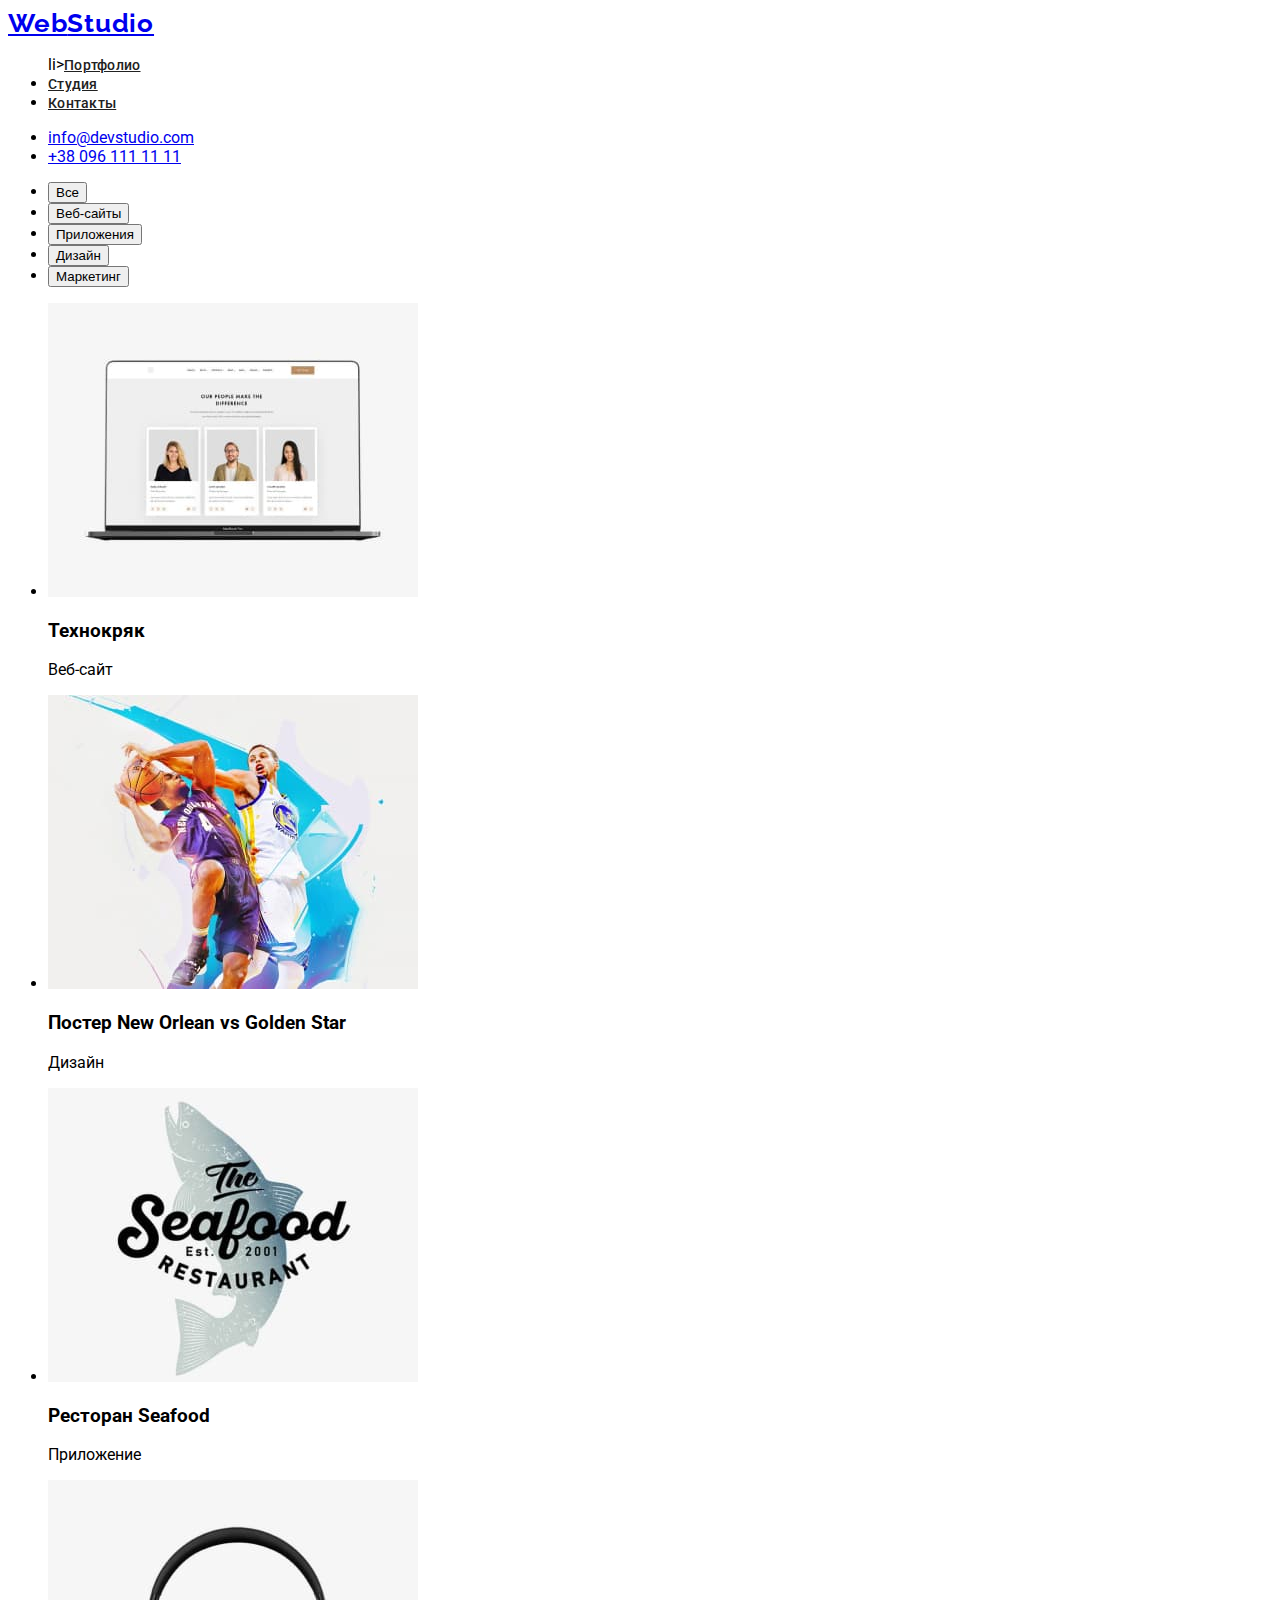
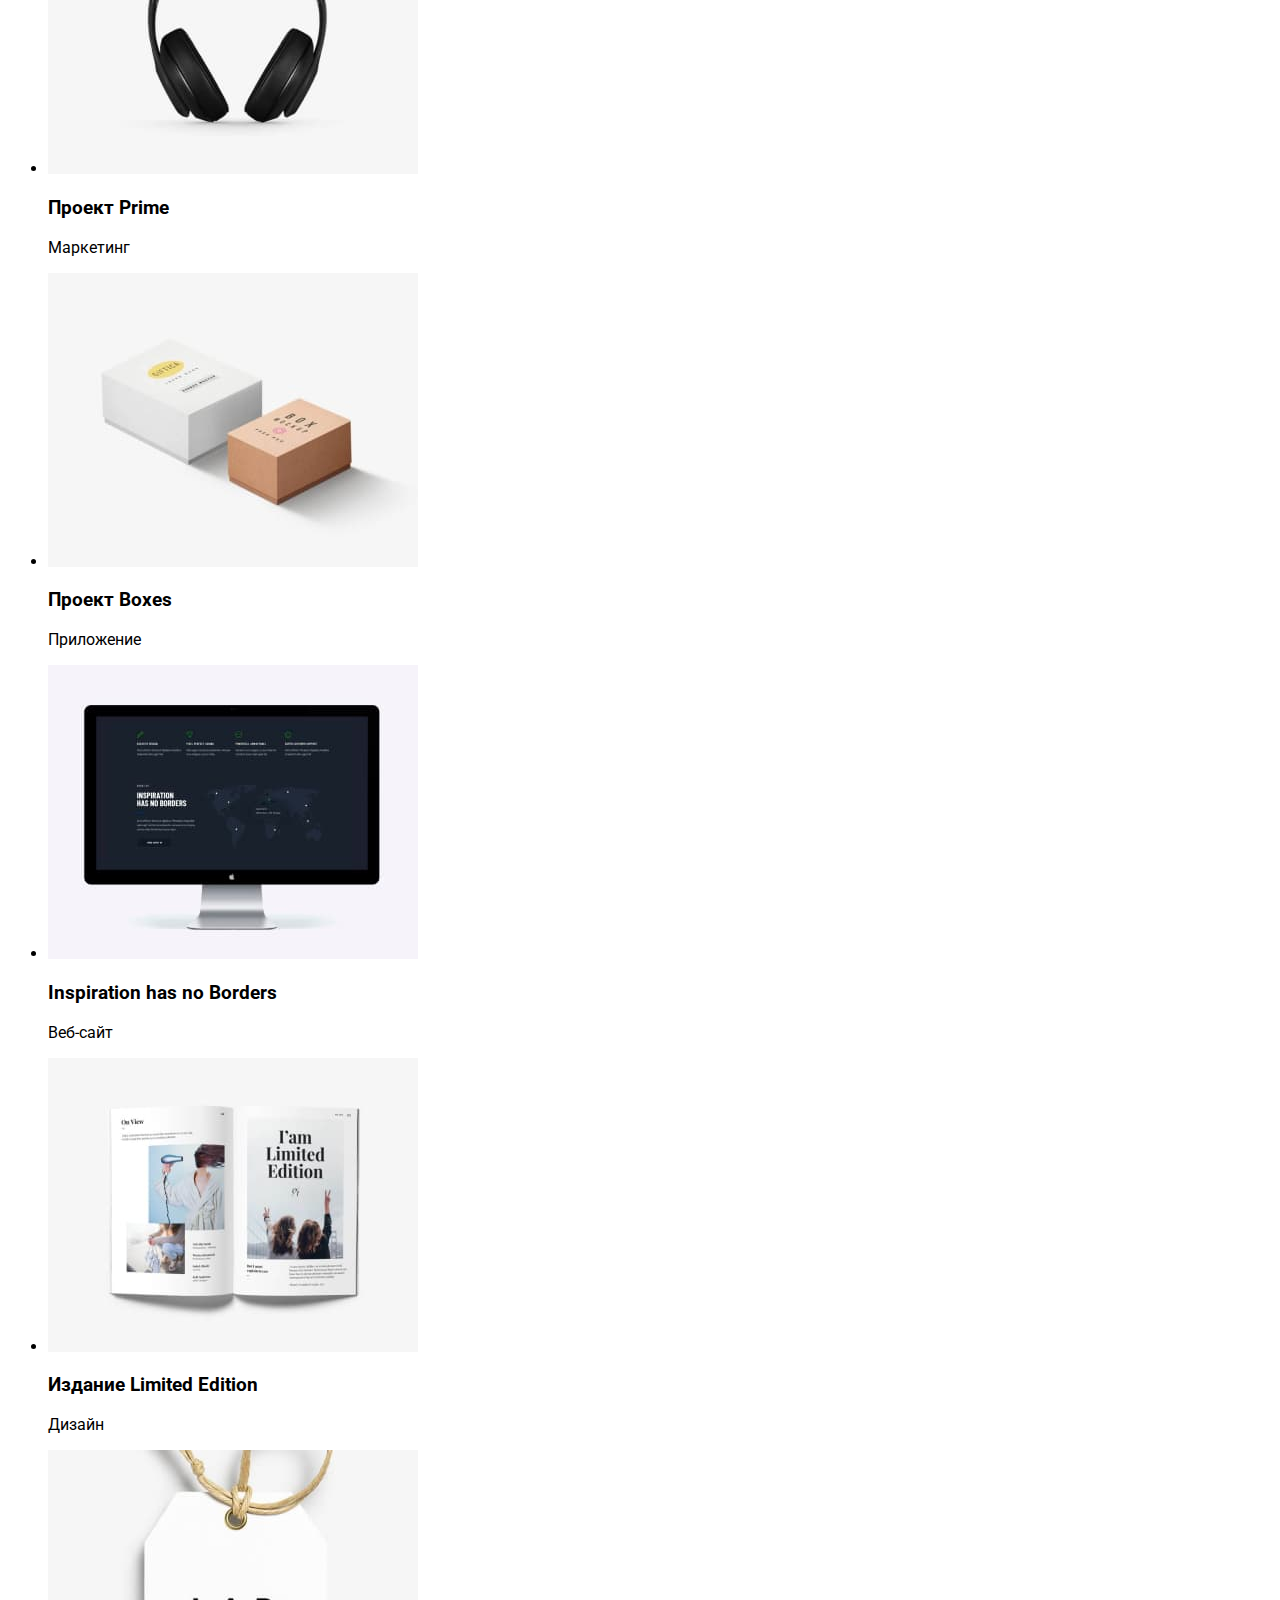
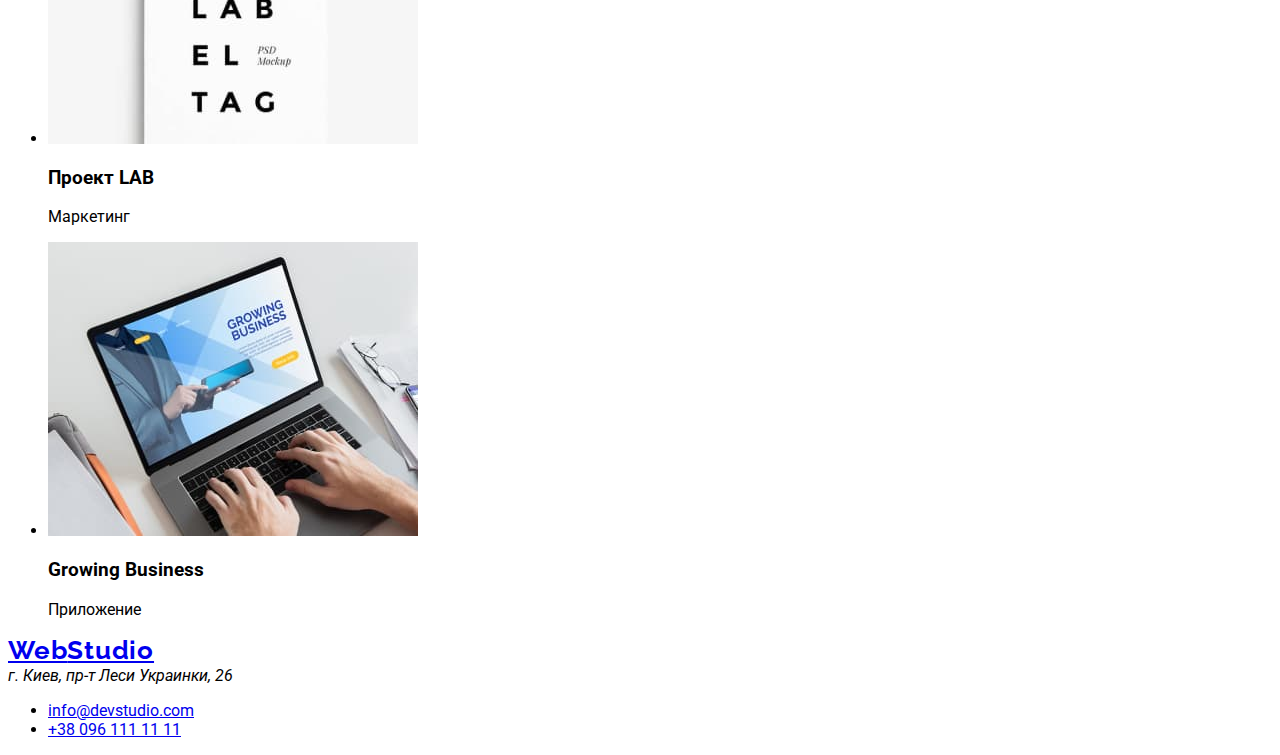
==== portfolio.html @ a4165c79 "Add styles" ====
<!DOCTYPE html>
<html lang="ru">
<head>
    <meta charset="UTF-8">
    <meta http-equiv="X-UA-Compatible" content="IE=edge">
    <meta name="viewport" content="width=device-width, initial-scale=1.0">
    <title>Portfolio</title>
    <link rel="preconnect" href="https://fonts.googleapis.com">
    <link rel="preconnect" href="https://fonts.gstatic.com" crossorigin>
    <link href="https://fonts.googleapis.com/css2?family=Raleway:wght@700&family=Roboto:wght@400;500;700;900&display=swap"
        rel="stylesheet">
    <link rel="stylesheet" href="https://cdnjs.cloudflare.com/ajax/libs/modern-normalize/1.1.0/modern-normalize.min.css"
        integrity="sha512-wpPYUAdjBVSE4KJnH1VR1HeZfpl1ub8YT/NKx4PuQ5NmX2tKuGu6U/JRp5y+Y8XG2tV+wKQpNHVUX03MfMFn9Q=="
        crossorigin="anonymous" referrerpolicy="no-referrer" />
    <link rel="stylesheet" href="./css/styles.css">
</head>
<body>
    <header>
        <a class="logo-header" href="./index.html" lang="en"><span>Web</span>Studio</a>
        <nav>
            <ul>
                li><a href="./portfolio.html" class="nav-link">Портфолио</a></li>
                <li><a href="./index.html" class="nav-link">Студия</a></li>
                <li><a href="#contacts" class="nav-link">Контакты</a></li>
            </ul>
        </nav>
        <ul>
            <li><a href="mailto:info@devstudio.com">info@devstudio.com</a></li>
            <li><a href="tel:+380961111111">+38 096 111 11 11</a></li>
        </ul>
    </header>

    <main>
        <!-- Работы и сортировка -->
        <section>
            <h2 style="display: none">Портфолио работ</h2>
            <ul>
                <li><button type="button">Все</button></li>
                <li><button type="button">Веб-сайты</button></li>
                <li><button type="button">Приложения</button></li>
                <li><button type="button">Дизайн</button></li>
                <li><button type="button">Маркетинг</button></li>
            </ul>
        
            <ul>
                <li>
                    <img src="./img/Portfolio/portfolio-img-1.jpg" alt="Пример веб-сайта на мониторе ноутбука" width="370" height="294">
                    <h3>Технокряк</h3>
                    <p>Веб-сайт</p>
                </li>
                <li>
                    <img src="./img/Portfolio/portfolio-img-2.jpg" alt="Постер с двумя баскетболистами" width="370" height="294">
                    <h3>Постер New Orlean vs Golden Star</h3>
                    <p>Дизайн</p>
                <li>
                    <img src="./img/Portfolio/portfolio-img-3.jpg" alt="Логотип Ресторана Seafood" width="370" height="294">
                    <h3>Ресторан Seafood</h3>
                    <p>Приложение</p>
                </li>
                <li>
                    <img src="./img/Portfolio/portfolio-img-4.jpg" alt="Черные наушники" width="370" height="294">
                    <h3>Проект Prime</h3>
                    <p>Маркетинг</p>
                </li>
                <li>
                    <img src="./img/Portfolio/portfolio-img-5.jpg" alt="Две коробочки: белая и коричневая" width="370" height="294">
                    <h3>Проект Boxes</h3>
                    <p>Приложение</p>
                </li>
                <li>
                    <img src="./img/Portfolio/portfolio-img-6.jpg" alt="Пример веб-сайта на моноблоке Apple" width="370" height="294">
                    <h3 lang="en">Inspiration has no Borders</h3>
                    <p>Веб-сайт</p>
                </li>
                <li>
                    <img src="./img/Portfolio/portfolio-img-7.jpg" alt="Открытая книга с картинками" width="370" height="294">
                    <h3>Издание Limited Edition</h3>
                    <p>Дизайн</p>
                </li>
                <li>
                    <img src="./img/Portfolio/portfolio-img-8.jpg" alt="Бирка с надписями LAB EL TAG" width="370" height="294">
                    <h3>Проект LAB</h3>
                    <p>Маркетинг</p>
                </li>
                <li>
                    <img src="./img/Portfolio/portfolio-img-9.jpg" alt="Ноутбук с открытым приложением Growing Business" width="370" height="294">
                    <h3 lang="en">Growing Business</h3>
                    <p>Приложение</p>
                </li>
            </ul>
        </section>

    </main>
    <footer id="contacts">
        <a class="logo-header" href="./index.html" lang="en"><span>Web</span>Studio</a>
        <address>г. Киев, пр-т Леси Украинки, 26</address>
        <ul>
            <li><a href="mailto:info@devstudio.com">info@devstudio.com</a></li>
            <li><a href="tel:+380961111111">+38 096 111 11 11</a></li>
        </ul>
    </footer>
    
</body>
</html>
---- css/styles.css ----
:root{
   --body-background: #FFFFFF; 
   --header-color: #212121;
   --text-color:#757575;
}
/* font-family: 'Raleway', sans-serif;
font-family: 'Roboto', sans-serif; */

body{
  font-family: 'Roboto', sans-serif;
  background-color: var(--body-background);  
}

.logo-header{
   font-family: 'Raleway', sans-serif; 
   font-weight: bold;
   font-size: 26px;
   line-height: 1.19;
/* identical to box height */

   letter-spacing: 0.03em;
}
.nav-link{
    font-weight: 500;
    font-size: 14px;
    line-height: 1.14;
    letter-spacing: 0.02em;

    color: var(--header-color);
}
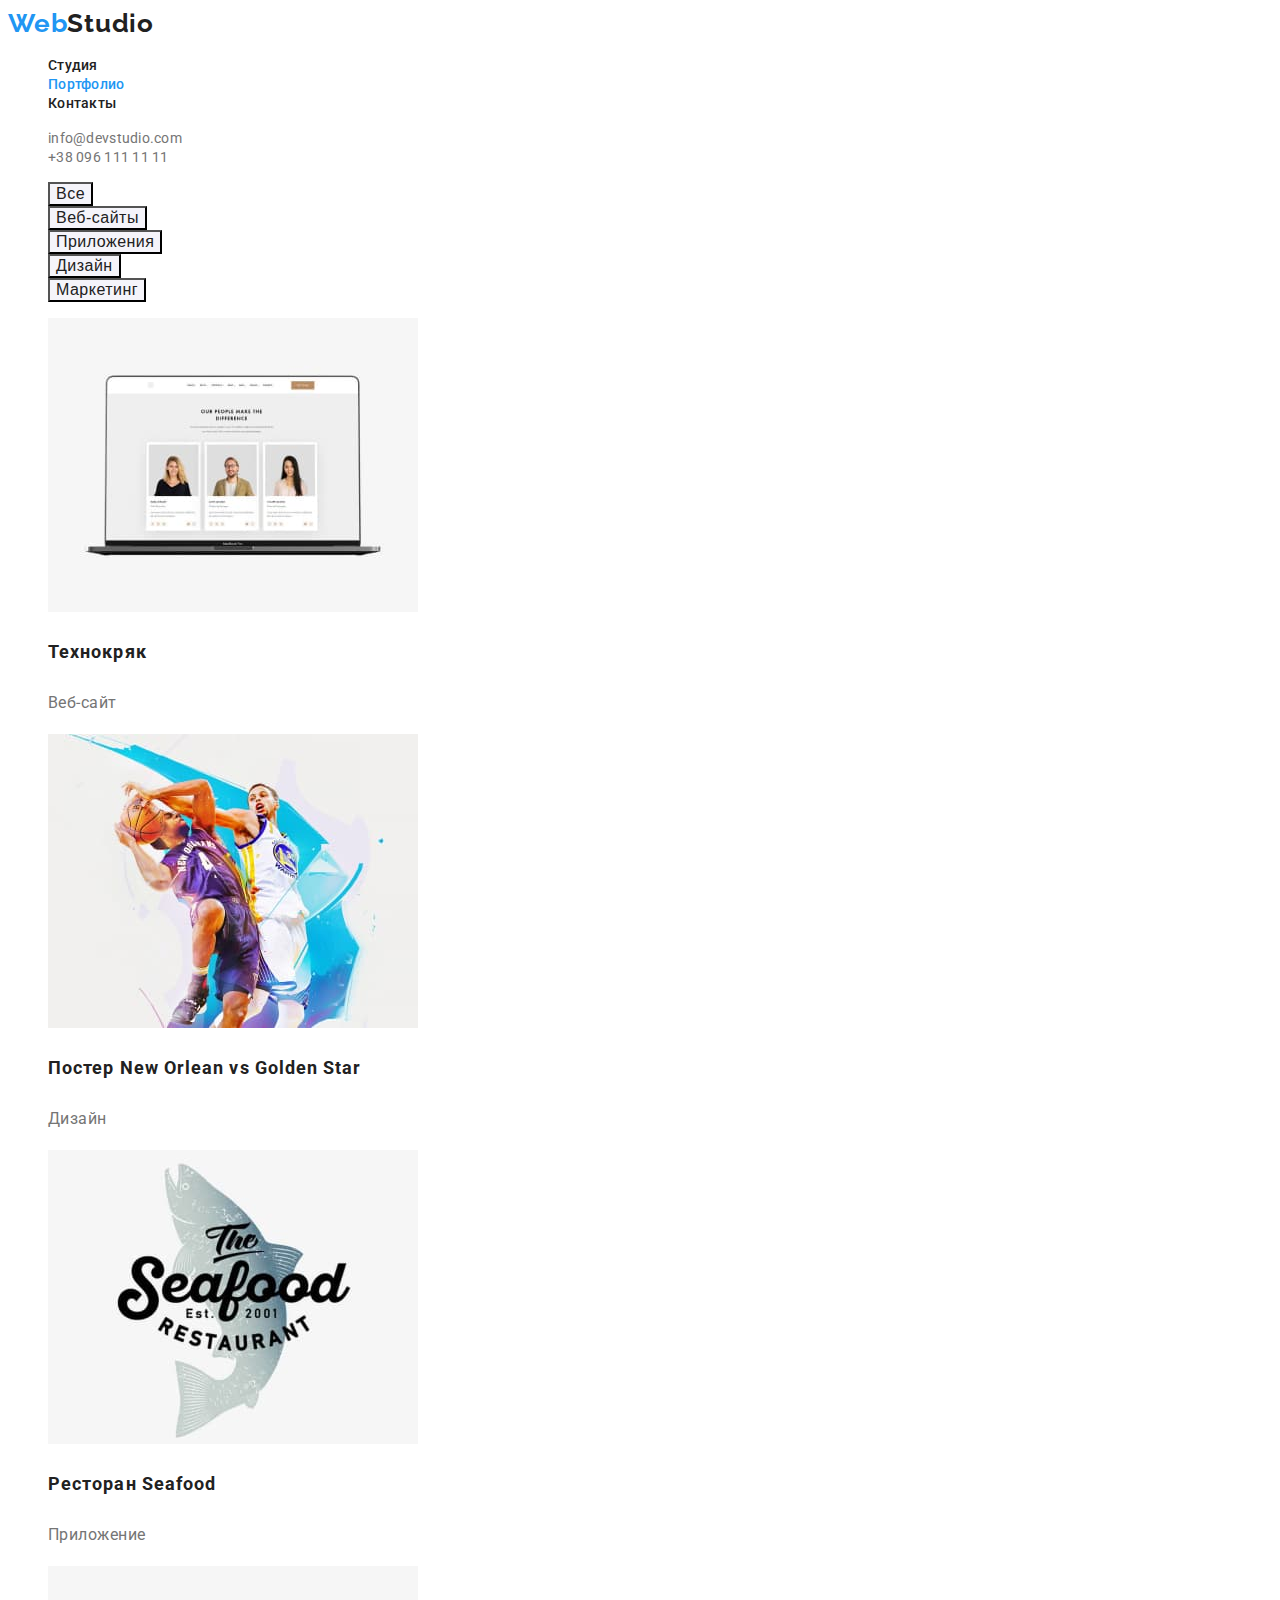
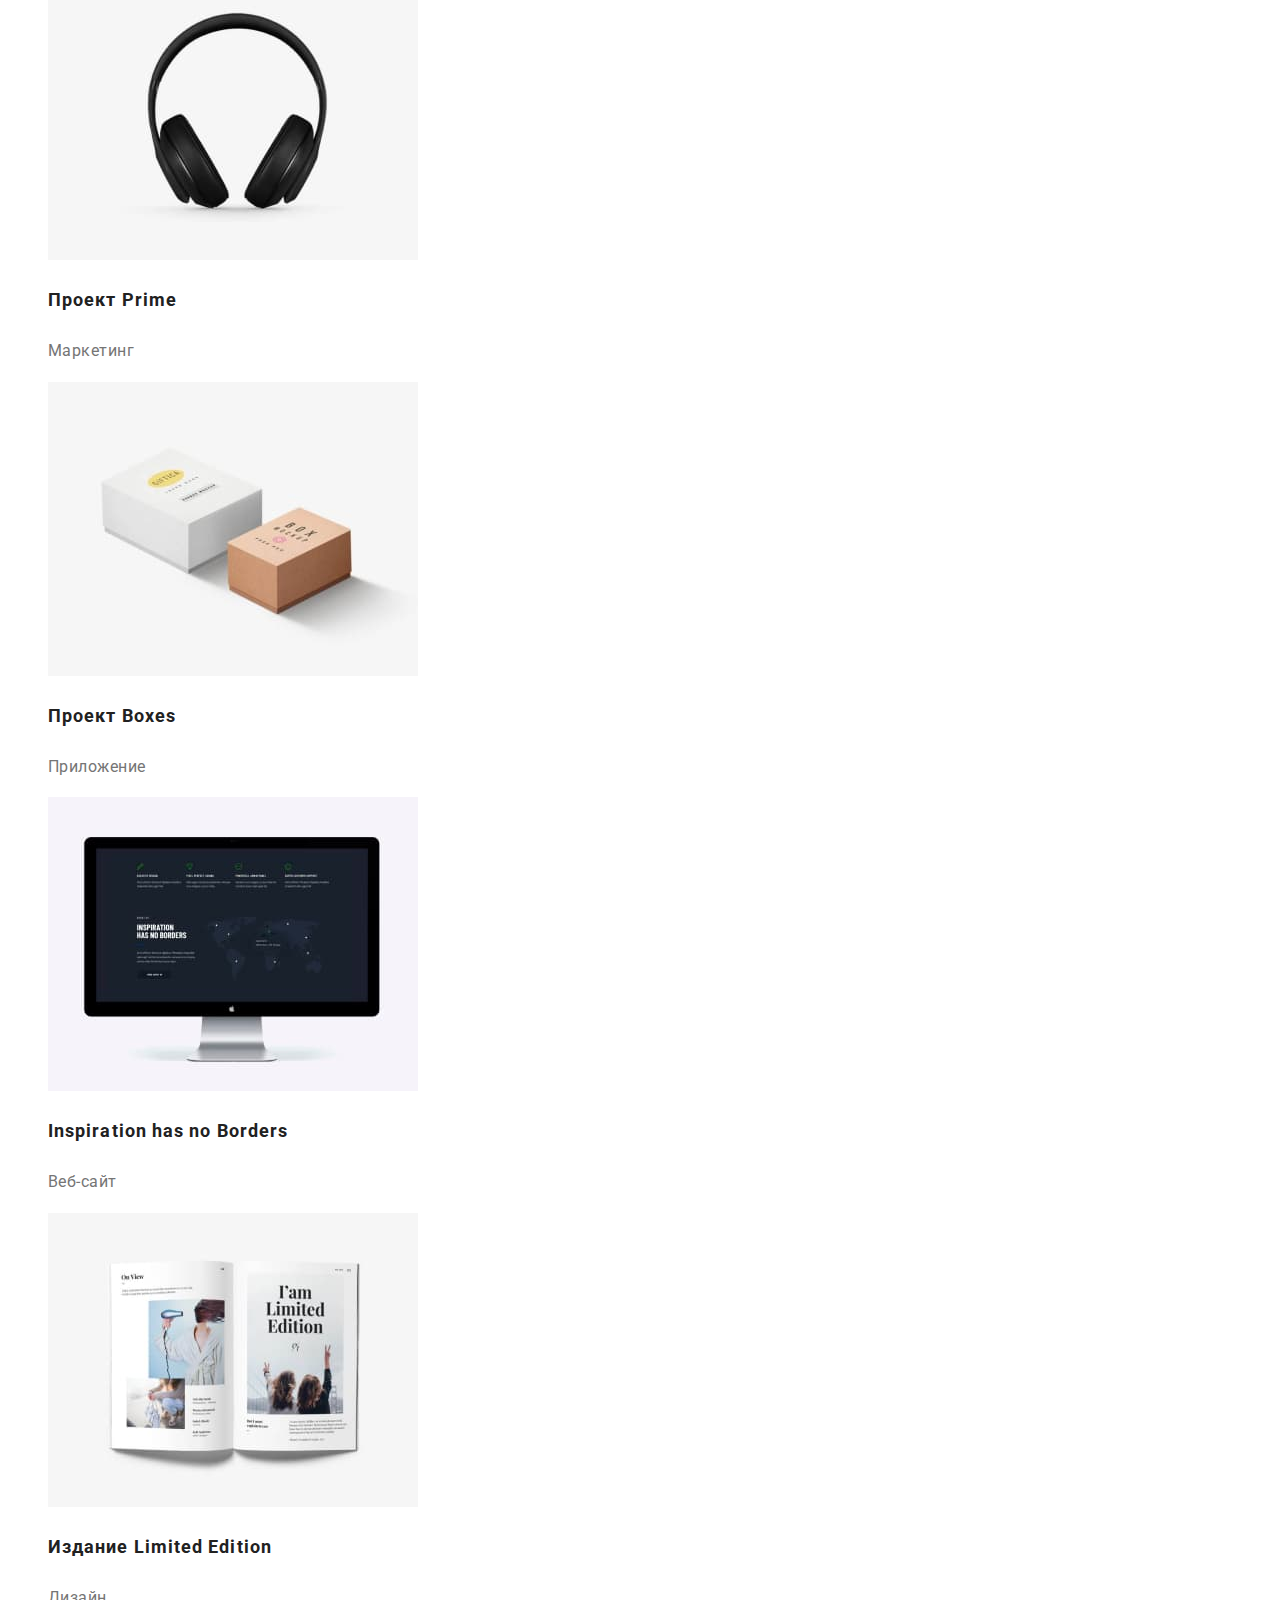
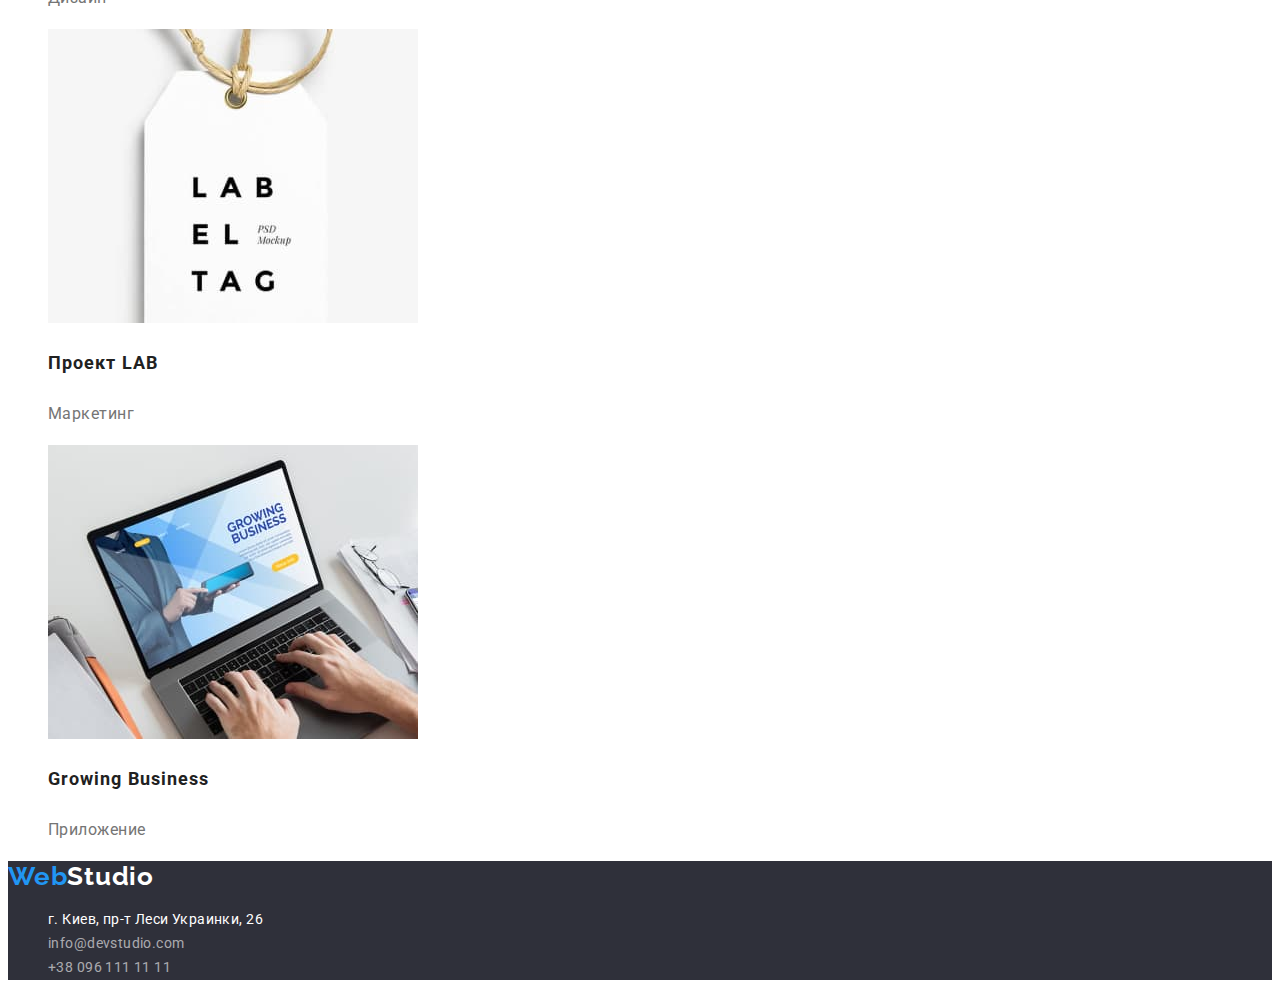
==== commit c2e4d90b: "Add css: color and fonts" ====
--- a/portfolio.html
+++ b/portfolio.html
@@ -16,88 +16,91 @@
 </head>
 <body>
     <header>
-        <a class="logo-header" href="./index.html" lang="en"><span>Web</span>Studio</a>
+        <a class="logo" href="./index.html" lang="en"><span class="logo-web">Web</span>Studio</a>
         <nav>
             <ul>
-                li><a href="./portfolio.html" class="nav-link">Портфолио</a></li>
                 <li><a href="./index.html" class="nav-link">Студия</a></li>
+                <li><a href="./portfolio.html" class="nav-link current">Портфолио</a></li>
                 <li><a href="#contacts" class="nav-link">Контакты</a></li>
             </ul>
         </nav>
         <ul>
-            <li><a href="mailto:info@devstudio.com">info@devstudio.com</a></li>
-            <li><a href="tel:+380961111111">+38 096 111 11 11</a></li>
+            <li><a class="contact-link" href="mailto:info@devstudio.com">info@devstudio.com</a></li>
+            <li><a class="contact-link" href="tel:+380961111111">+38 096 111 11 11</a></li>
         </ul>
     </header>
 
     <main>
         <!-- Работы и сортировка -->
-        <section>
+        <section class="section">
             <h2 style="display: none">Портфолио работ</h2>
-            <ul>
-                <li><button type="button">Все</button></li>
-                <li><button type="button">Веб-сайты</button></li>
-                <li><button type="button">Приложения</button></li>
-                <li><button type="button">Дизайн</button></li>
-                <li><button type="button">Маркетинг</button></li>
+            <ul class="filter-button-list">
+                <li><button class="filter-button" type="button">Все</button></li>
+                <li><button class="filter-button" type="button">Веб-сайты</button></li>
+                <li><button class="filter-button" type="button">Приложения</button></li>
+                <li><button class="filter-button" type="button">Дизайн</button></li>
+                <li><button class="filter-button" type="button">Маркетинг</button></li>
             </ul>
         
-            <ul>
+            <ul class="project-list">
                 <li>
                     <img src="./img/Portfolio/portfolio-img-1.jpg" alt="Пример веб-сайта на мониторе ноутбука" width="370" height="294">
-                    <h3>Технокряк</h3>
-                    <p>Веб-сайт</p>
+                    <h3 class="title">Технокряк</h3>
+                    <p class="project-item">Веб-сайт</p>
                 </li>
                 <li>
                     <img src="./img/Portfolio/portfolio-img-2.jpg" alt="Постер с двумя баскетболистами" width="370" height="294">
-                    <h3>Постер New Orlean vs Golden Star</h3>
-                    <p>Дизайн</p>
+                    <h3 class="title">Постер New Orlean vs Golden Star</h3>
+                    <p class="project-item">Дизайн</p>
                 <li>
                     <img src="./img/Portfolio/portfolio-img-3.jpg" alt="Логотип Ресторана Seafood" width="370" height="294">
-                    <h3>Ресторан Seafood</h3>
-                    <p>Приложение</p>
+                    <h3 class="title">Ресторан Seafood</h3>
+                    <p class="project-item">Приложение</p>
                 </li>
                 <li>
                     <img src="./img/Portfolio/portfolio-img-4.jpg" alt="Черные наушники" width="370" height="294">
-                    <h3>Проект Prime</h3>
-                    <p>Маркетинг</p>
+                    <h3 class="title">Проект Prime</h3>
+                    <p class="project-item">Маркетинг</p>
                 </li>
                 <li>
                     <img src="./img/Portfolio/portfolio-img-5.jpg" alt="Две коробочки: белая и коричневая" width="370" height="294">
-                    <h3>Проект Boxes</h3>
-                    <p>Приложение</p>
+                    <h3 class="title">Проект Boxes</h3>
+                    <p class="project-item">Приложение</p>
                 </li>
                 <li>
                     <img src="./img/Portfolio/portfolio-img-6.jpg" alt="Пример веб-сайта на моноблоке Apple" width="370" height="294">
-                    <h3 lang="en">Inspiration has no Borders</h3>
-                    <p>Веб-сайт</p>
+                    <h3 class="title" lang="en">Inspiration has no Borders</h3>
+                    <p class="project-item">Веб-сайт</p>
                 </li>
                 <li>
                     <img src="./img/Portfolio/portfolio-img-7.jpg" alt="Открытая книга с картинками" width="370" height="294">
-                    <h3>Издание Limited Edition</h3>
-                    <p>Дизайн</p>
+                    <h3 class="title">Издание Limited Edition</h3>
+                    <p class="project-item">Дизайн</p>
                 </li>
                 <li>
                     <img src="./img/Portfolio/portfolio-img-8.jpg" alt="Бирка с надписями LAB EL TAG" width="370" height="294">
-                    <h3>Проект LAB</h3>
-                    <p>Маркетинг</p>
+                    <h3 class="title">Проект LAB</h3>
+                    <p class="project-item">Маркетинг</p>
                 </li>
                 <li>
                     <img src="./img/Portfolio/portfolio-img-9.jpg" alt="Ноутбук с открытым приложением Growing Business" width="370" height="294">
-                    <h3 lang="en">Growing Business</h3>
-                    <p>Приложение</p>
+                    <h3 class="title" lang="en">Growing Business</h3>
+                    <p class="project-item">Приложение</p>
                 </li>
             </ul>
         </section>
 
     </main>
     <footer id="contacts">
-        <a class="logo-header" href="./index.html" lang="en"><span>Web</span>Studio</a>
-        <address>г. Киев, пр-т Леси Украинки, 26</address>
-        <ul>
-            <li><a href="mailto:info@devstudio.com">info@devstudio.com</a></li>
-            <li><a href="tel:+380961111111">+38 096 111 11 11</a></li>
-        </ul>
+        <a class="logo footer" href="./index.html" lang="en"><span class="logo-web">Web</span>Studio</a>
+        <address>
+            <ul class="footer-list">
+                <li><a class="address-link" href="https://goo.gl/maps/L3QvmrdTpUSkbaW27" target="_blank"
+                        rel="noopener noreferrer">г. Киев, пр-т Леси Украинки, 26</a></li>
+                <li><a class="contact-link" href="mailto:info@devstudio.com">info@devstudio.com</a></li>
+                <li><a class="contact-link" href="tel:+380961111111">+38 096 111 11 11</a></li>
+            </ul>
+        </address>
     </footer>
     
 </body>
--- a/css/styles.css
+++ b/css/styles.css
@@ -1,30 +1,220 @@
-:root{
-   --body-background: #FFFFFF; 
-   --header-color: #212121;
-   --text-color:#757575;
-}
+/* цвет основного текста #757575; */
+/* цвет теста заголовков #212121; */
+/* цвет акцента #2196F3; */
+/* цвет теста контактов в футере rgba(255, 255, 255, 0.6); */
+/* белый цвет текста #FFFFFF */
+
+
+/* основной цвет фона #FFFFFF; */
+/* дополнительный цвет фона #F5F4FA; */
+/* цвет фона футера #2F303A; */
+
 /* font-family: 'Raleway', sans-serif;
 font-family: 'Roboto', sans-serif; */
 
+
+:root{
+   --body-background-color: #FFFFFF; 
+   --title-text-color: #212121;
+   --primary-text-color:#757575;
+   --accent-color:#2196F3;
+   --white-text-color:#FFFFFF;
+   --footer-bg-color:#2F303A;
+   --secondary-bg-color:#F5F4FA;
+   --footer-contact-text-color:rgba(255, 255, 255, 0.6);
+}
+
+
 body{
   font-family: 'Roboto', sans-serif;
-  background-color: var(--body-background);  
-}
-
-.logo-header{
+  color: var(--primary-text-color);
+  background-color: var(--body-background-color);  
+}
+ul{
+   list-style: none;
+}
+
+a{
+   text-decoration: none;
+}
+
+.logo{
    font-family: 'Raleway', sans-serif; 
    font-weight: bold;
    font-size: 26px;
    line-height: 1.19;
-/* identical to box height */
-
-   letter-spacing: 0.03em;
-}
+   letter-spacing: 0.03em;
+   color: var(--title-text-color);
+}
+
+.logo-web{
+color: var(--accent-color);
+}
+
 .nav-link{
     font-weight: 500;
     font-size: 14px;
     line-height: 1.14;
     letter-spacing: 0.02em;
-
-    color: var(--header-color);
+    color: var(--title-text-color);
+}
+
+.nav-link:hover, 
+.nav-link:focus{
+color: var(--accent-color);
+}
+
+.nav-link.current{
+   color: var(--accent-color);
+}
+
+/* Телефон и почта */
+
+.contact-link{
+   font-size: 14px;
+   line-height: 1.14;
+   letter-spacing: 0.02em;
+   color: var(--primary-text-color);
+}
+
+.footer-list .contact-link{
+   font-style: normal;
+   font-weight: normal;
+   line-height: 1.71;
+   letter-spacing: 0.03em;
+   color: var(--footer-contact-text-color);
+}
+
+.contact-link:hover,
+.contact-link:focus,
+.address-link:hover,
+.address-link:focus {
+   color: var(--accent-color);
+}
+
+/* герой */
+
+.hero{
+   background-color: var(--footer-bg-color);
+}
+
+.hero-title{
+   font-weight: 900;
+   font-size: 44px;
+   line-height: 1.36;
+   text-align: center;
+   letter-spacing: 0.06em;
+   text-transform: uppercase;
+   color: var(--white-text-color);
+}
+.button.primary{
+   font-weight: bold;
+   font-size: 16px;
+   line-height: 1.87;
+   align-items: center;
+   display: flex;
+   text-align: center;
+   letter-spacing: 0.06em;
+   color: var(--white-text-color);
+   background-color: var(--accent-color);
+}
+
+.button.primary:hover{
+   background-color: #188CE8;
+   cursor: pointer;
+}
+
+/* Особенности */
+.features-list .title{
+   font-size: 14px;
+   line-height: 1.14;
+   letter-spacing: 0.03em;
+   text-transform: uppercase;
+   color: var(--title-text-color);
+}
+
+.features-item{
+   font-size: 14px;
+   line-height: 1.71;
+   letter-spacing: 0.03em;
+}
+
+/* Чем мы занимаемся */
+
+.section-title{
+   color: var(--title-text-color);
+}
+
+/* Наша команда */
+
+.team{
+background-color: var(--secondary-bg-color);
+}
+
+.team-list .title{
+   font-weight: 500;
+   font-size: 16px;
+   line-height: 1.19;
+   /* text-align: center; */
+   letter-spacing: 0.03em;
+   color: var(--title-text-color);
+}
+
+.team-item-profile{
+   font-size: 16px;
+   line-height: 19px;
+   /* text-align: center; */
+   letter-spacing: 0.03em;
+}
+
+
+/* Футер */
+#contacts{
+   background-color: var(--footer-bg-color);
+   }
+
+   .footer{
+      color: var(--white-text-color);
+   }
+
+   .address-link{
+      font-style: normal;
+      font-weight: normal;
+      font-size: 14px;
+      line-height: 1.71;
+      letter-spacing: 0.03em;
+      color: var(--white-text-color);
+   }
+
+
+/* ПОРТФОЛИО */
+
+.filter-button{
+   font-weight: 500;
+   font-size: 16px;
+   line-height: 1,62;
+   text-align: center;
+   letter-spacing: 0.03em;
+   color: var(--title-text-color);
+   background-color: var(--secondary-bg-color);
+   cursor: pointer;
+}
+
+.filter-button:hover,
+.filter-button:focus{
+   color: var(--white-text-color);
+   background-color: var(--accent-color);
+}
+
+.project-list .title{
+   font-size: 18px;
+   line-height: 2;
+   letter-spacing: 0.06em;
+   color: var(--title-text-color);
+}
+
+.project-item{
+   font-size: 16px;
+   line-height: 1.87;
+   letter-spacing: 0.03em;
 }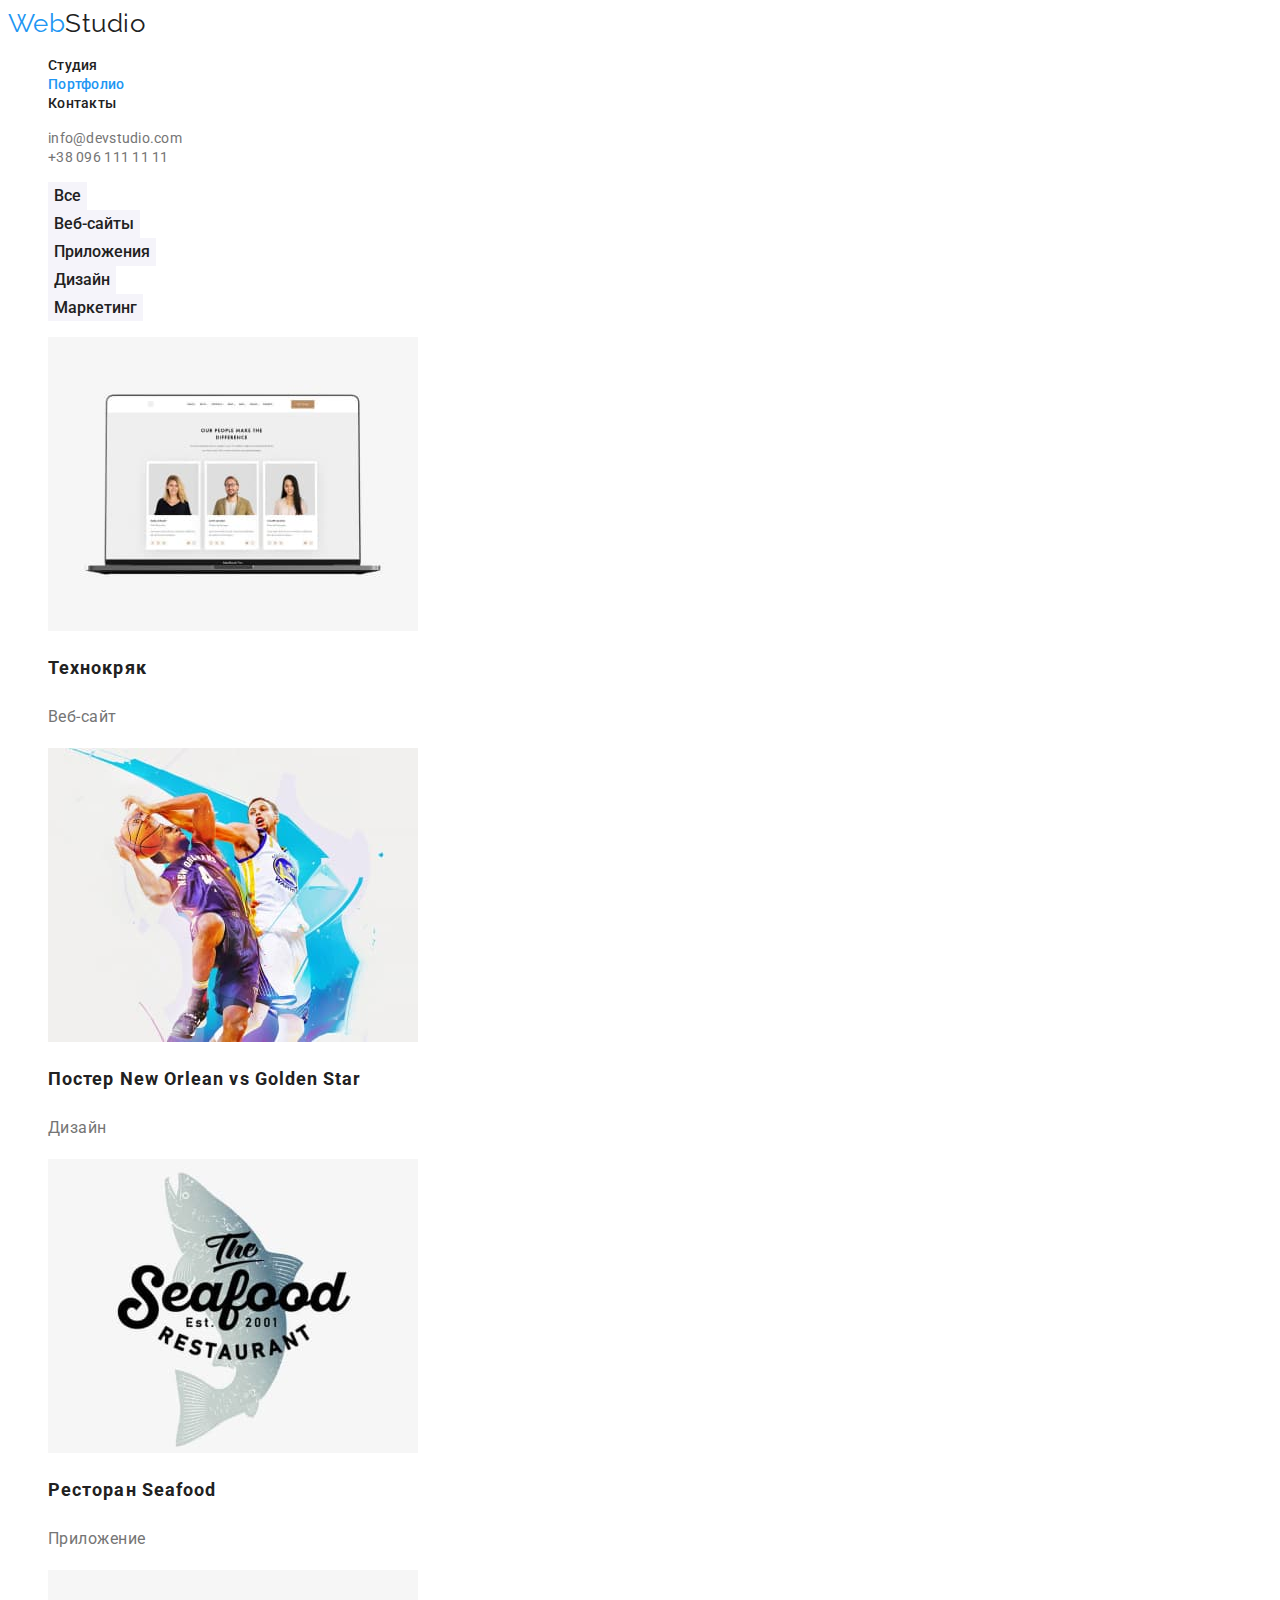
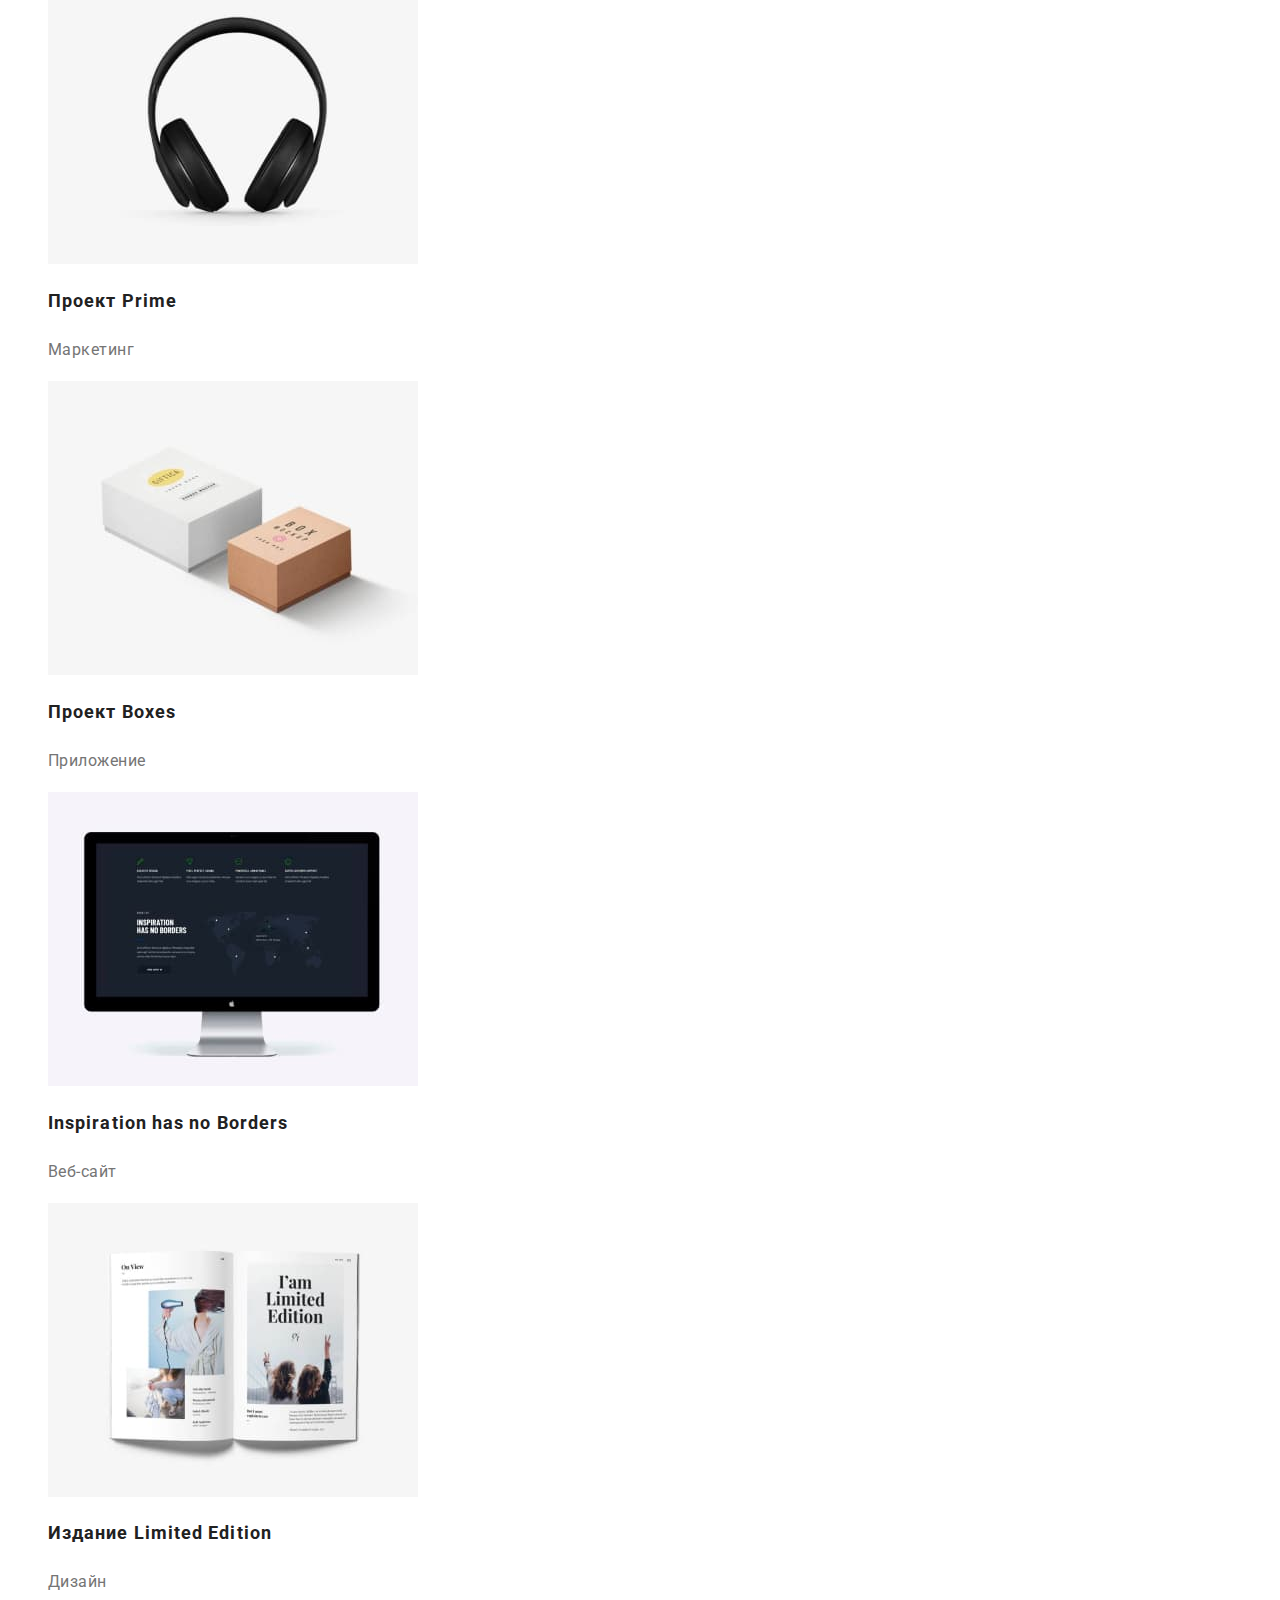
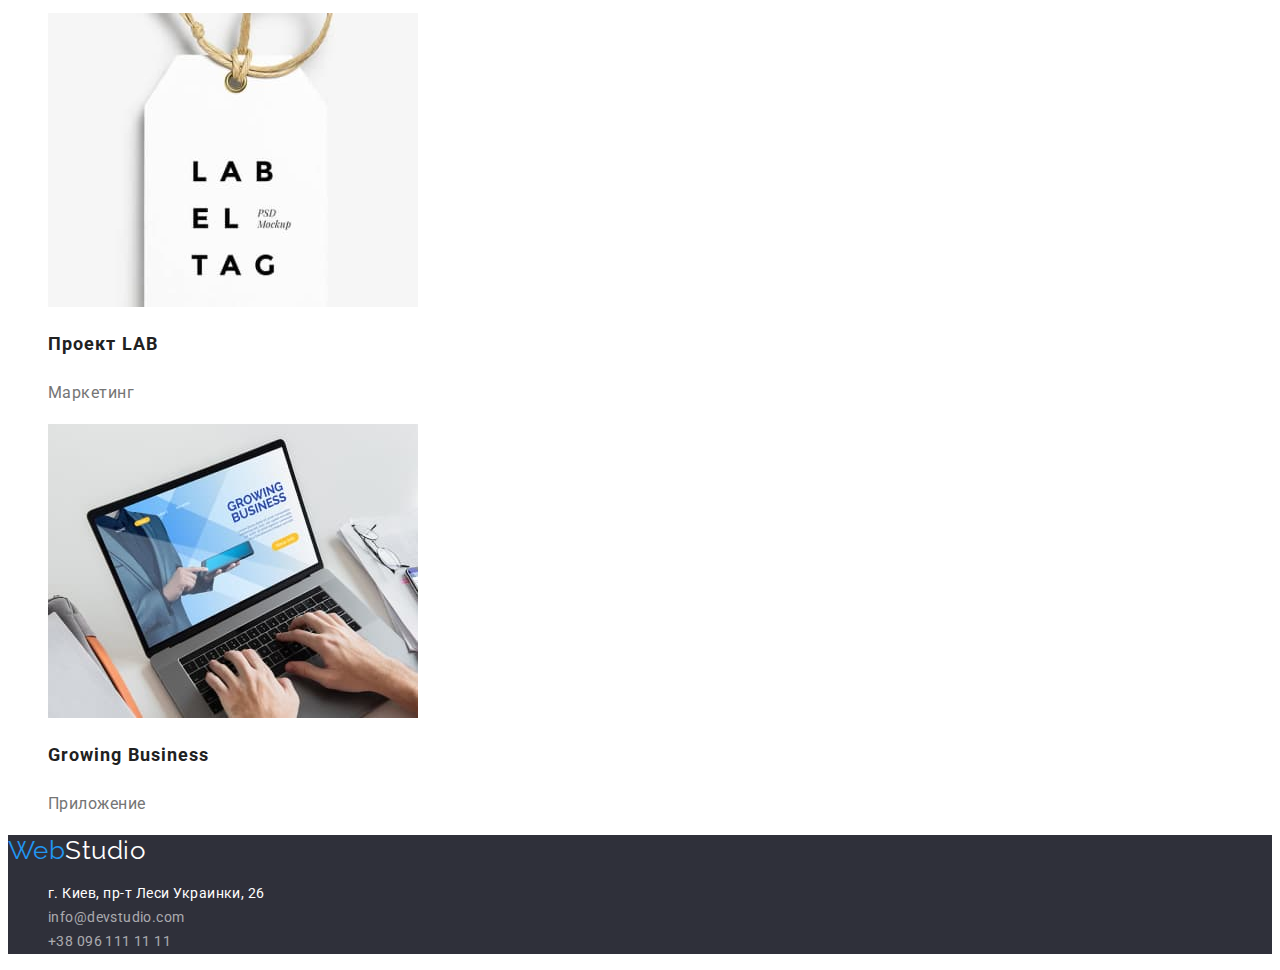
==== commit f6c6ef02: "Next edit color&fonts" ====
--- a/portfolio.html
+++ b/portfolio.html
@@ -33,7 +33,7 @@
     <main>
         <!-- Работы и сортировка -->
         <section class="section">
-            <h2 style="display: none">Портфолио работ</h2>
+            <h1 style="display: none">Портфолио работ</h1>
             <ul class="filter-button-list">
                 <li><button class="filter-button" type="button">Все</button></li>
                 <li><button class="filter-button" type="button">Веб-сайты</button></li>
@@ -45,46 +45,46 @@
             <ul class="project-list">
                 <li>
                     <img src="./img/Portfolio/portfolio-img-1.jpg" alt="Пример веб-сайта на мониторе ноутбука" width="370" height="294">
-                    <h3 class="title">Технокряк</h3>
+                    <h2 class="title">Технокряк</h2>
                     <p class="project-item">Веб-сайт</p>
                 </li>
                 <li>
                     <img src="./img/Portfolio/portfolio-img-2.jpg" alt="Постер с двумя баскетболистами" width="370" height="294">
-                    <h3 class="title">Постер New Orlean vs Golden Star</h3>
+                    <h2 class="title">Постер New Orlean vs Golden Star</h2>
                     <p class="project-item">Дизайн</p>
                 <li>
                     <img src="./img/Portfolio/portfolio-img-3.jpg" alt="Логотип Ресторана Seafood" width="370" height="294">
-                    <h3 class="title">Ресторан Seafood</h3>
+                    <h2 class="title">Ресторан Seafood</h2>
                     <p class="project-item">Приложение</p>
                 </li>
                 <li>
                     <img src="./img/Portfolio/portfolio-img-4.jpg" alt="Черные наушники" width="370" height="294">
-                    <h3 class="title">Проект Prime</h3>
+                    <h2 class="title">Проект Prime</h2>
                     <p class="project-item">Маркетинг</p>
                 </li>
                 <li>
                     <img src="./img/Portfolio/portfolio-img-5.jpg" alt="Две коробочки: белая и коричневая" width="370" height="294">
-                    <h3 class="title">Проект Boxes</h3>
+                    <h2 class="title">Проект Boxes</h2>
                     <p class="project-item">Приложение</p>
                 </li>
                 <li>
                     <img src="./img/Portfolio/portfolio-img-6.jpg" alt="Пример веб-сайта на моноблоке Apple" width="370" height="294">
-                    <h3 class="title" lang="en">Inspiration has no Borders</h3>
+                    <h2 class="title" lang="en">Inspiration has no Borders</h2>
                     <p class="project-item">Веб-сайт</p>
                 </li>
                 <li>
                     <img src="./img/Portfolio/portfolio-img-7.jpg" alt="Открытая книга с картинками" width="370" height="294">
-                    <h3 class="title">Издание Limited Edition</h3>
+                    <h2 class="title">Издание Limited Edition</h2>
                     <p class="project-item">Дизайн</p>
                 </li>
                 <li>
                     <img src="./img/Portfolio/portfolio-img-8.jpg" alt="Бирка с надписями LAB EL TAG" width="370" height="294">
-                    <h3 class="title">Проект LAB</h3>
+                    <h2 class="title">Проект LAB</h2>
                     <p class="project-item">Маркетинг</p>
                 </li>
                 <li>
                     <img src="./img/Portfolio/portfolio-img-9.jpg" alt="Ноутбук с открытым приложением Growing Business" width="370" height="294">
-                    <h3 class="title" lang="en">Growing Business</h3>
+                    <h2 class="title" lang="en">Growing Business</h2>
                     <p class="project-item">Приложение</p>
                 </li>
             </ul>
--- a/css/styles.css
+++ b/css/styles.css
@@ -27,6 +27,7 @@
 
 body{
   font-family: 'Roboto', sans-serif;
+  letter-spacing: 0.03em;
   color: var(--primary-text-color);
   background-color: var(--body-background-color);  
 }
@@ -40,10 +41,8 @@
 
 .logo{
    font-family: 'Raleway', sans-serif; 
-   font-weight: bold;
    font-size: 26px;
    line-height: 1.19;
-   letter-spacing: 0.03em;
    color: var(--title-text-color);
 }
 
@@ -77,9 +76,100 @@
    color: var(--primary-text-color);
 }
 
-.footer-list .contact-link{
+
+/* герой */
+
+.hero{
+   background-color: var(--footer-bg-color);
+}
+
+.hero-title{
+   font-weight: 900;
+   font-size: 44px;
+   line-height: 1.36;
+   text-align: center;
+   letter-spacing: 0.06em;
+   text-transform: uppercase;
+   color: var(--white-text-color);
+}
+.button.primary{
+   font-weight: 700;
+   font-size: 16px;
+   line-height: 1.87;
+   letter-spacing: 0.06em;
+   color: var(--white-text-color);
+   background-color: var(--accent-color);
+   cursor: pointer;
+   border: none;
+}
+
+.button.primary:hover{
+   background-color: #188CE8;
+   }
+
+/* Особенности */
+.features-list .title{
+   font-size: 14px;
+   line-height: 1.14;
+   text-transform: uppercase;
+   color: var(--title-text-color);
+}
+
+.features-item{
+   font-size: 14px;
+   line-height: 1.71;
+}
+
+/* Чем мы занимаемся */
+
+.section-title{
+   font-size: 36px;
+   line-height: 1.17;
+   text-align: center;
+   color: var(--title-text-color);
+}
+
+/* Наша команда */
+
+.team{
+background-color: var(--secondary-bg-color);
+}
+
+.team-list .title{
+   font-weight: 500;
+   font-size: 16px;
+   line-height: 1.19;
+   text-align: center;
+   color: var(--title-text-color);
+}
+
+.team-item-profile{
+   font-size: 16px;
+   line-height: 1.19;
+   text-align: center;
+}
+
+
+/* Футер */
+#contacts{
+   background-color: var(--footer-bg-color);
+   }
+
+   .footer{
+      color: var(--white-text-color);
+   }
+
+   .address-link{
+      font-style: normal;
+      font-weight: 400;
+      font-size: 14px;
+      line-height: 1.71;
+      color: var(--white-text-color);
+   }
+
+   .footer-list .contact-link{
    font-style: normal;
-   font-weight: normal;
+   font-weight: 400;
    line-height: 1.71;
    letter-spacing: 0.03em;
    color: var(--footer-contact-text-color);
@@ -92,111 +182,17 @@
    color: var(--accent-color);
 }
 
-/* герой */
-
-.hero{
-   background-color: var(--footer-bg-color);
-}
-
-.hero-title{
-   font-weight: 900;
-   font-size: 44px;
-   line-height: 1.36;
-   text-align: center;
-   letter-spacing: 0.06em;
-   text-transform: uppercase;
-   color: var(--white-text-color);
-}
-.button.primary{
-   font-weight: bold;
-   font-size: 16px;
-   line-height: 1.87;
-   align-items: center;
-   display: flex;
-   text-align: center;
-   letter-spacing: 0.06em;
-   color: var(--white-text-color);
-   background-color: var(--accent-color);
-}
-
-.button.primary:hover{
-   background-color: #188CE8;
-   cursor: pointer;
-}
-
-/* Особенности */
-.features-list .title{
-   font-size: 14px;
-   line-height: 1.14;
-   letter-spacing: 0.03em;
-   text-transform: uppercase;
-   color: var(--title-text-color);
-}
-
-.features-item{
-   font-size: 14px;
-   line-height: 1.71;
-   letter-spacing: 0.03em;
-}
-
-/* Чем мы занимаемся */
-
-.section-title{
-   color: var(--title-text-color);
-}
-
-/* Наша команда */
-
-.team{
-background-color: var(--secondary-bg-color);
-}
-
-.team-list .title{
+
+/* ПОРТФОЛИО */
+
+.filter-button{
+   font-family: inherit;
    font-weight: 500;
    font-size: 16px;
-   line-height: 1.19;
-   /* text-align: center; */
-   letter-spacing: 0.03em;
-   color: var(--title-text-color);
-}
-
-.team-item-profile{
-   font-size: 16px;
-   line-height: 19px;
-   /* text-align: center; */
-   letter-spacing: 0.03em;
-}
-
-
-/* Футер */
-#contacts{
-   background-color: var(--footer-bg-color);
-   }
-
-   .footer{
-      color: var(--white-text-color);
-   }
-
-   .address-link{
-      font-style: normal;
-      font-weight: normal;
-      font-size: 14px;
-      line-height: 1.71;
-      letter-spacing: 0.03em;
-      color: var(--white-text-color);
-   }
-
-
-/* ПОРТФОЛИО */
-
-.filter-button{
-   font-weight: 500;
-   font-size: 16px;
-   line-height: 1,62;
-   text-align: center;
-   letter-spacing: 0.03em;
+   line-height: 1.62;
    color: var(--title-text-color);
    background-color: var(--secondary-bg-color);
+   border: none;
    cursor: pointer;
 }
 
@@ -214,7 +210,7 @@
 }
 
 .project-item{
+   font-weight: 400;
    font-size: 16px;
    line-height: 1.87;
-   letter-spacing: 0.03em;
 }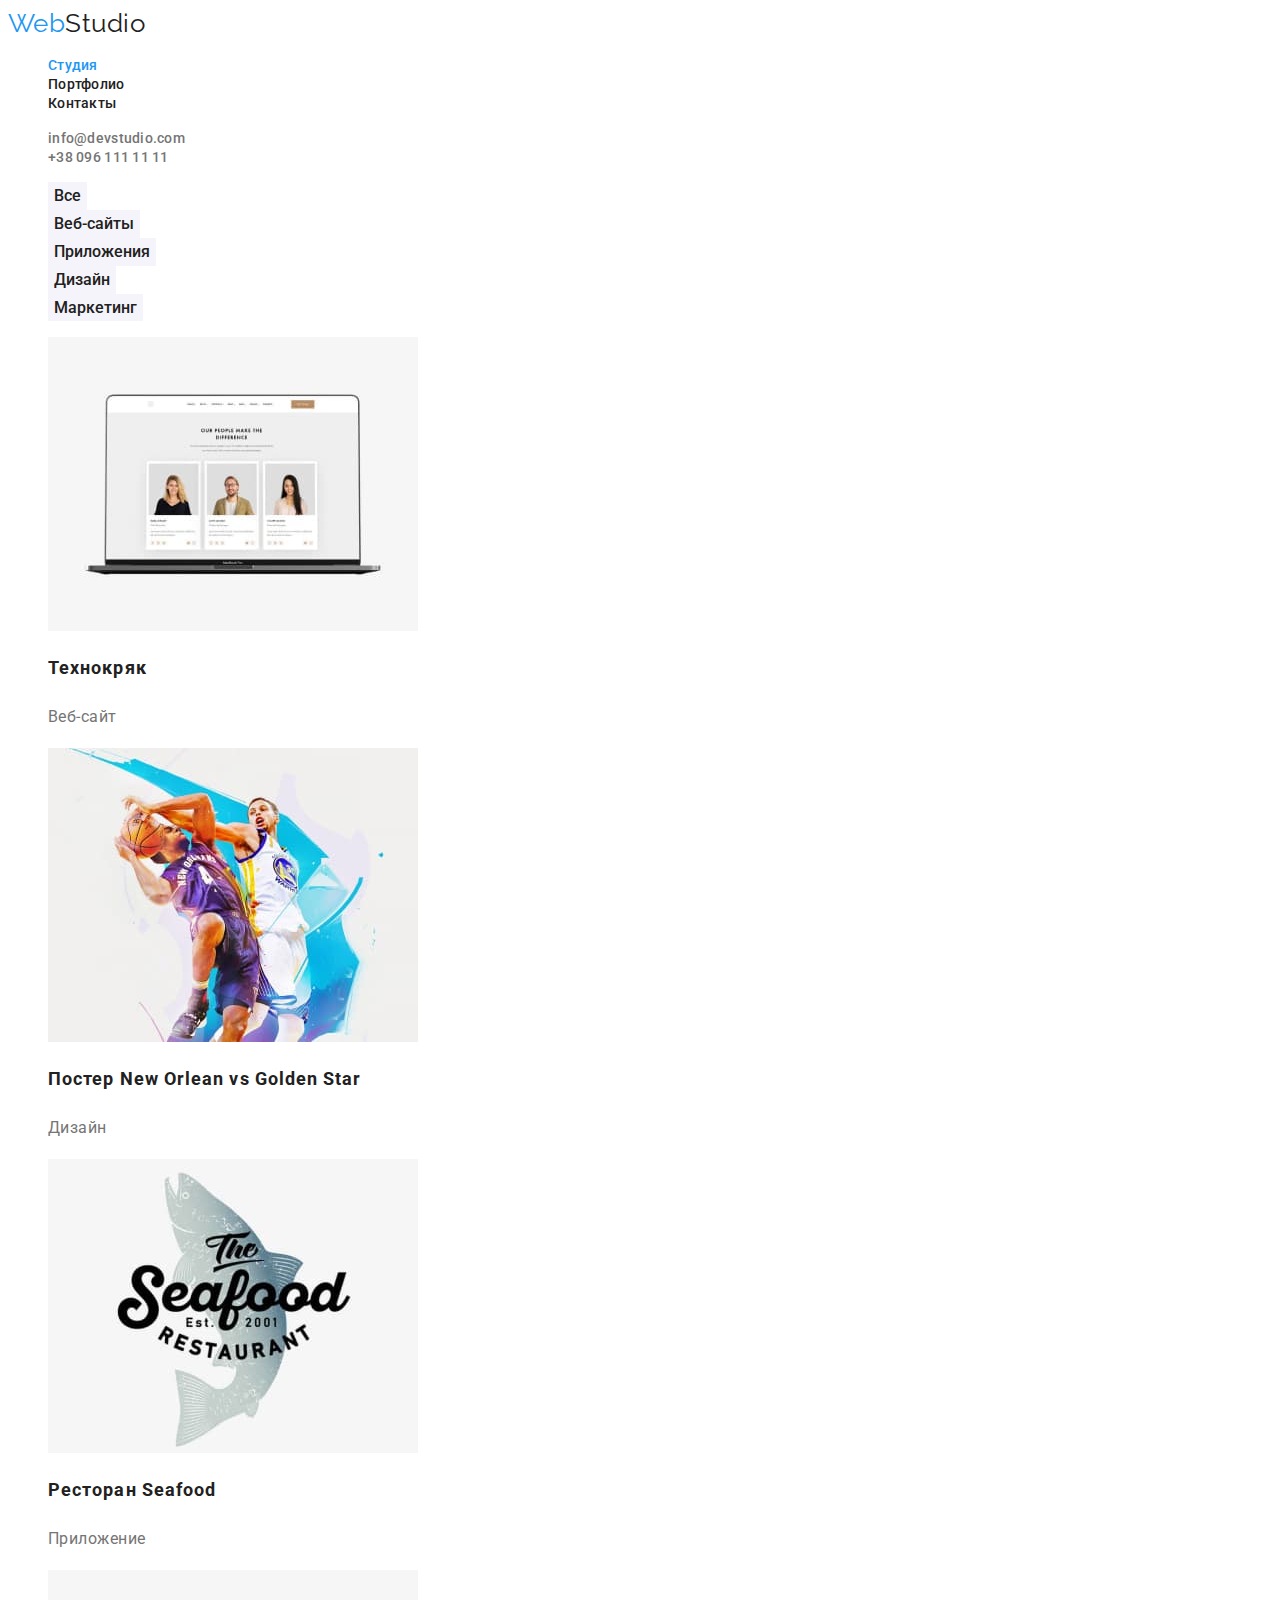
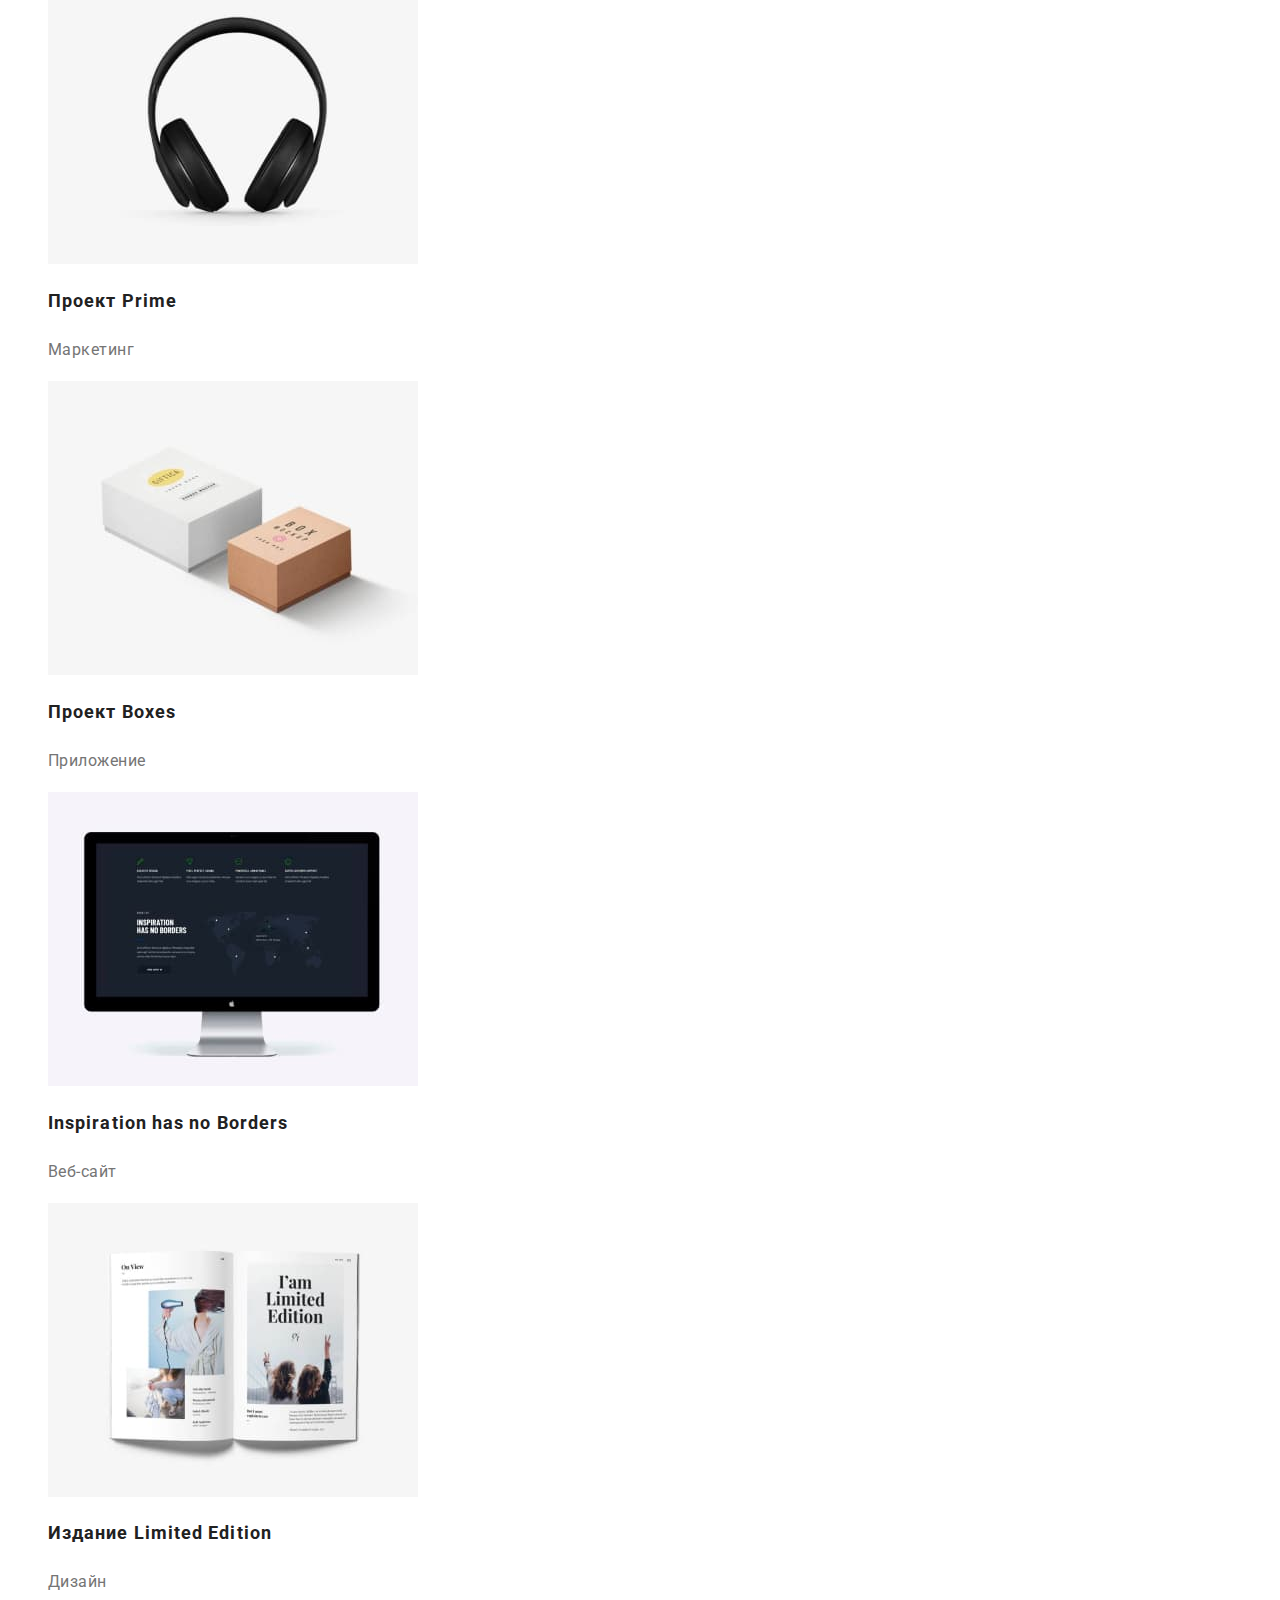
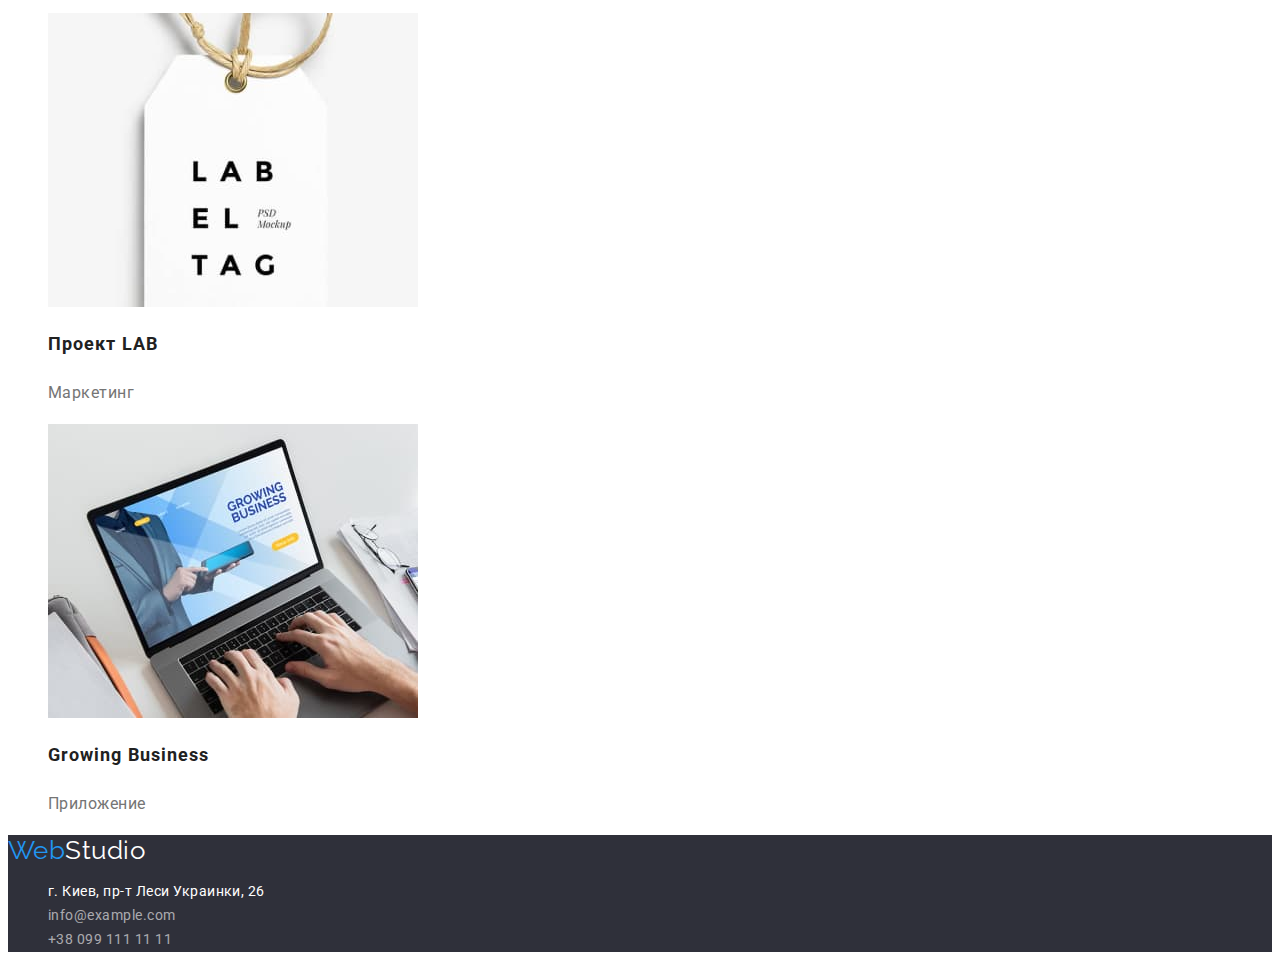
==== commit fdfdb02b: "Correction css" ====
--- a/portfolio.html
+++ b/portfolio.html
@@ -19,14 +19,14 @@
         <a class="logo" href="./index.html" lang="en"><span class="logo-web">Web</span>Studio</a>
         <nav>
             <ul>
-                <li><a href="./index.html" class="nav-link">Студия</a></li>
-                <li><a href="./portfolio.html" class="nav-link current">Портфолио</a></li>
+                <li><a href="./index.html" class="nav-link current">Студия</a></li>
+                <li><a href="./portfolio.html" class="nav-link">Портфолио</a></li>
                 <li><a href="#contacts" class="nav-link">Контакты</a></li>
             </ul>
         </nav>
         <ul>
-            <li><a class="contact-link" href="mailto:info@devstudio.com">info@devstudio.com</a></li>
-            <li><a class="contact-link" href="tel:+380961111111">+38 096 111 11 11</a></li>
+            <li><a class="contact-link header" href="mailto:info@devstudio.com">info@devstudio.com</a></li>
+            <li><a class="contact-link header" href="tel:+380961111111">+38 096 111 11 11</a></li>
         </ul>
     </header>
 
@@ -92,13 +92,13 @@
 
     </main>
     <footer id="contacts">
-        <a class="logo footer" href="./index.html" lang="en"><span class="logo-web">Web</span>Studio</a>
+        <a class="logo footer-logo" href="./index.html" lang="en"><span class="logo-web">Web</span>Studio</a>
         <address>
             <ul class="footer-list">
                 <li><a class="address-link" href="https://goo.gl/maps/L3QvmrdTpUSkbaW27" target="_blank"
                         rel="noopener noreferrer">г. Киев, пр-т Леси Украинки, 26</a></li>
-                <li><a class="contact-link" href="mailto:info@devstudio.com">info@devstudio.com</a></li>
-                <li><a class="contact-link" href="tel:+380961111111">+38 096 111 11 11</a></li>
+                <li><a class="contact-link footer" href="mailto:info@example.com">info@example.com</a></li>
+                <li><a class="contact-link footer" href="tel:+380991111111">+38 099 111 11 11</a></li>
             </ul>
         </address>
     </footer>
--- a/css/styles.css
+++ b/css/styles.css
@@ -69,13 +69,13 @@
 
 /* Телефон и почта */
 
-.contact-link{
+.contact-link.header{
+   font-weight: 500;
    font-size: 14px;
    line-height: 1.14;
    letter-spacing: 0.02em;
    color: var(--primary-text-color);
 }
-
 
 /* герой */
 
@@ -143,6 +143,10 @@
    color: var(--title-text-color);
 }
 
+.team-item{
+   background-color: var(--body-background-color);
+}
+
 .team-item-profile{
    font-size: 16px;
    line-height: 1.19;
@@ -155,24 +159,23 @@
    background-color: var(--footer-bg-color);
    }
 
-   .footer{
+   .footer-logo{
       color: var(--white-text-color);
    }
 
-   .address-link{
+   .footer-list{
       font-style: normal;
       font-weight: 400;
       font-size: 14px;
       line-height: 1.71;
+   }
+
+   .address-link{
       color: var(--white-text-color);
    }
 
-   .footer-list .contact-link{
-   font-style: normal;
-   font-weight: 400;
-   line-height: 1.71;
-   letter-spacing: 0.03em;
-   color: var(--footer-contact-text-color);
+   .contact-link.footer{
+       color: var(--footer-contact-text-color);
 }
 
 .contact-link:hover,
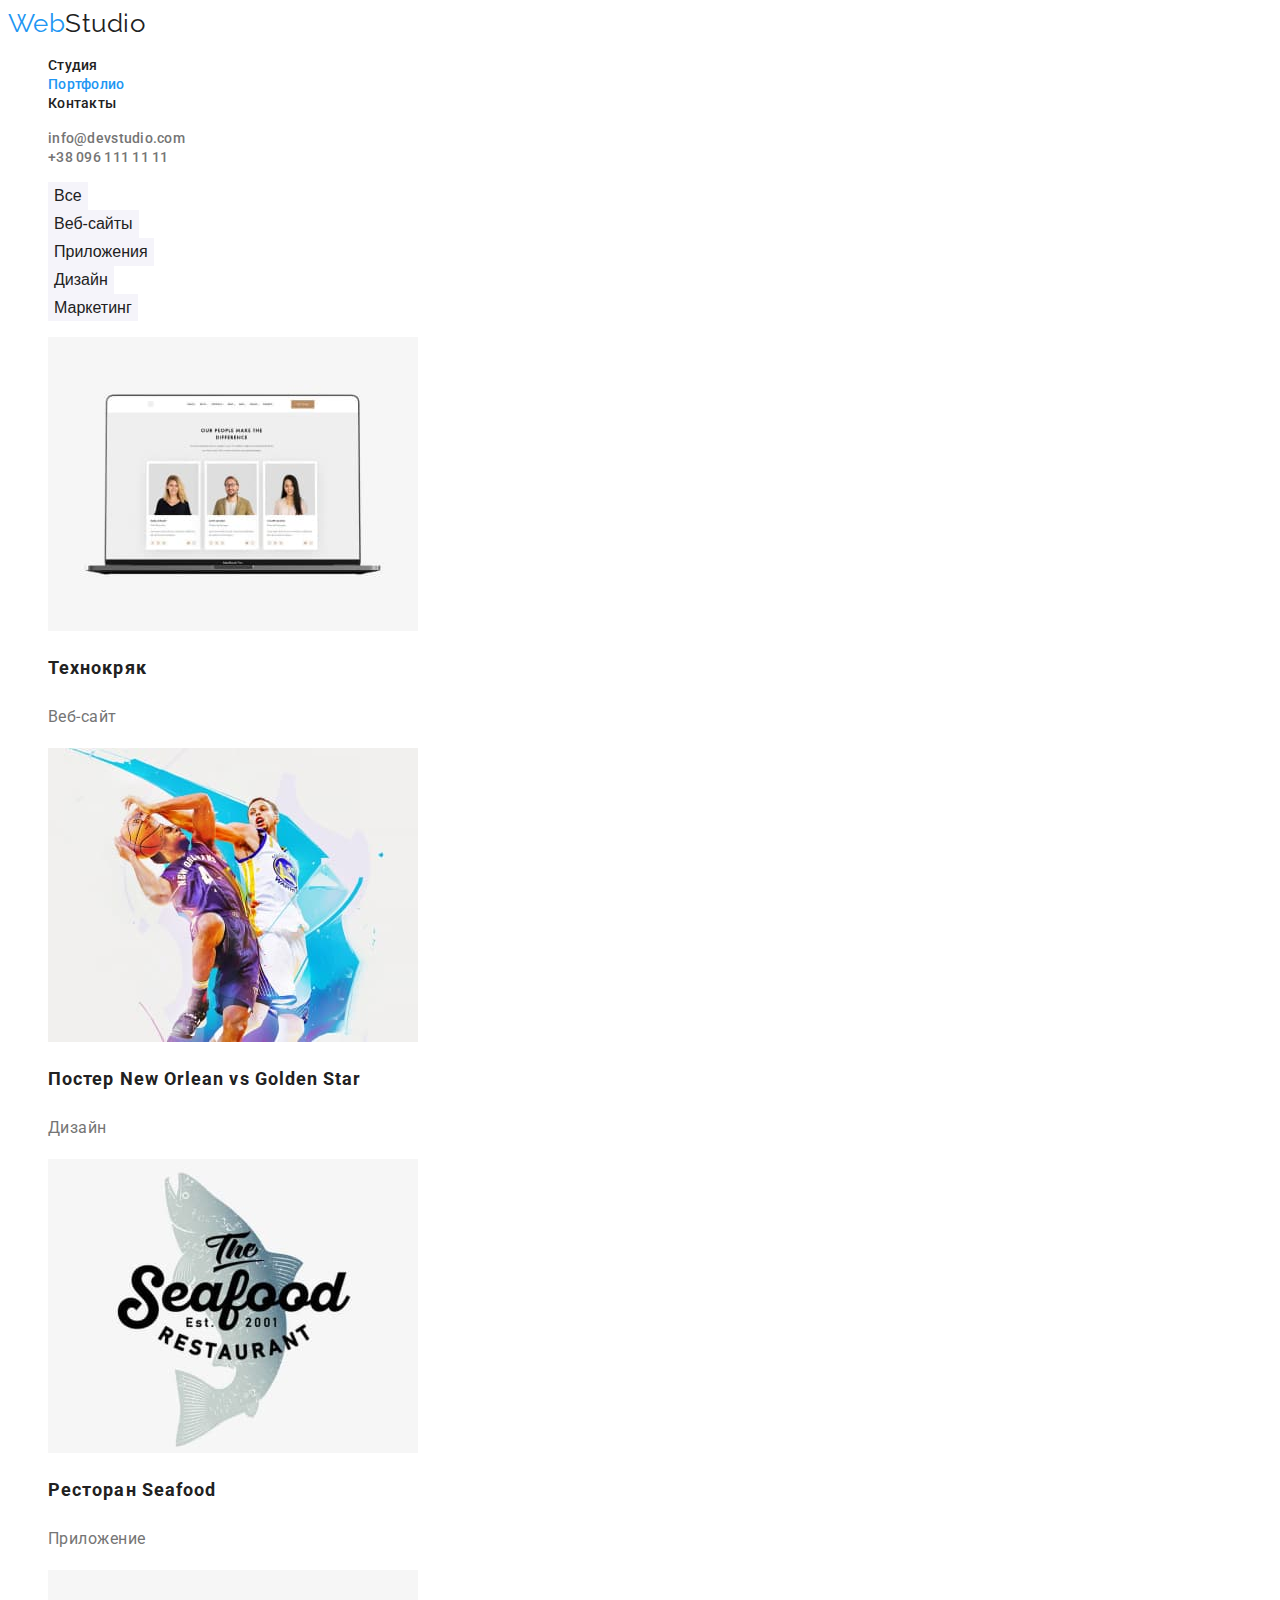
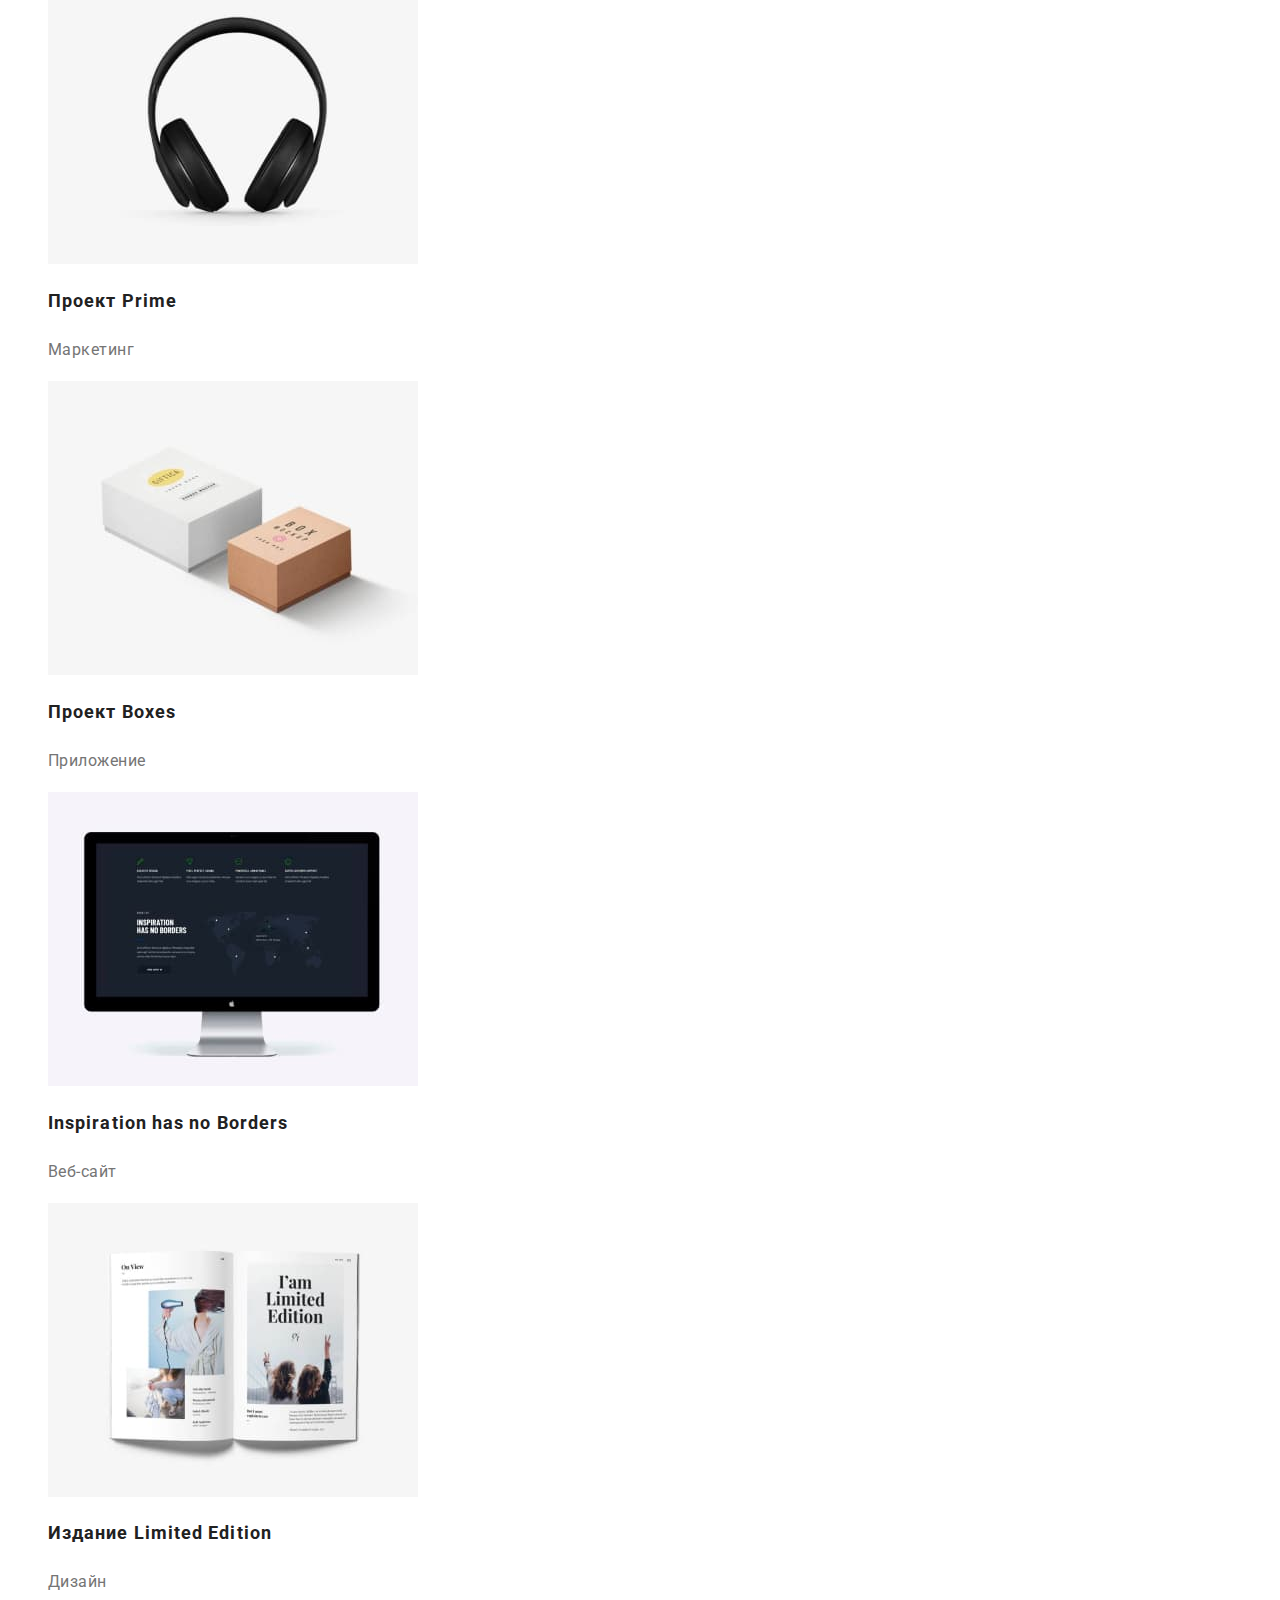
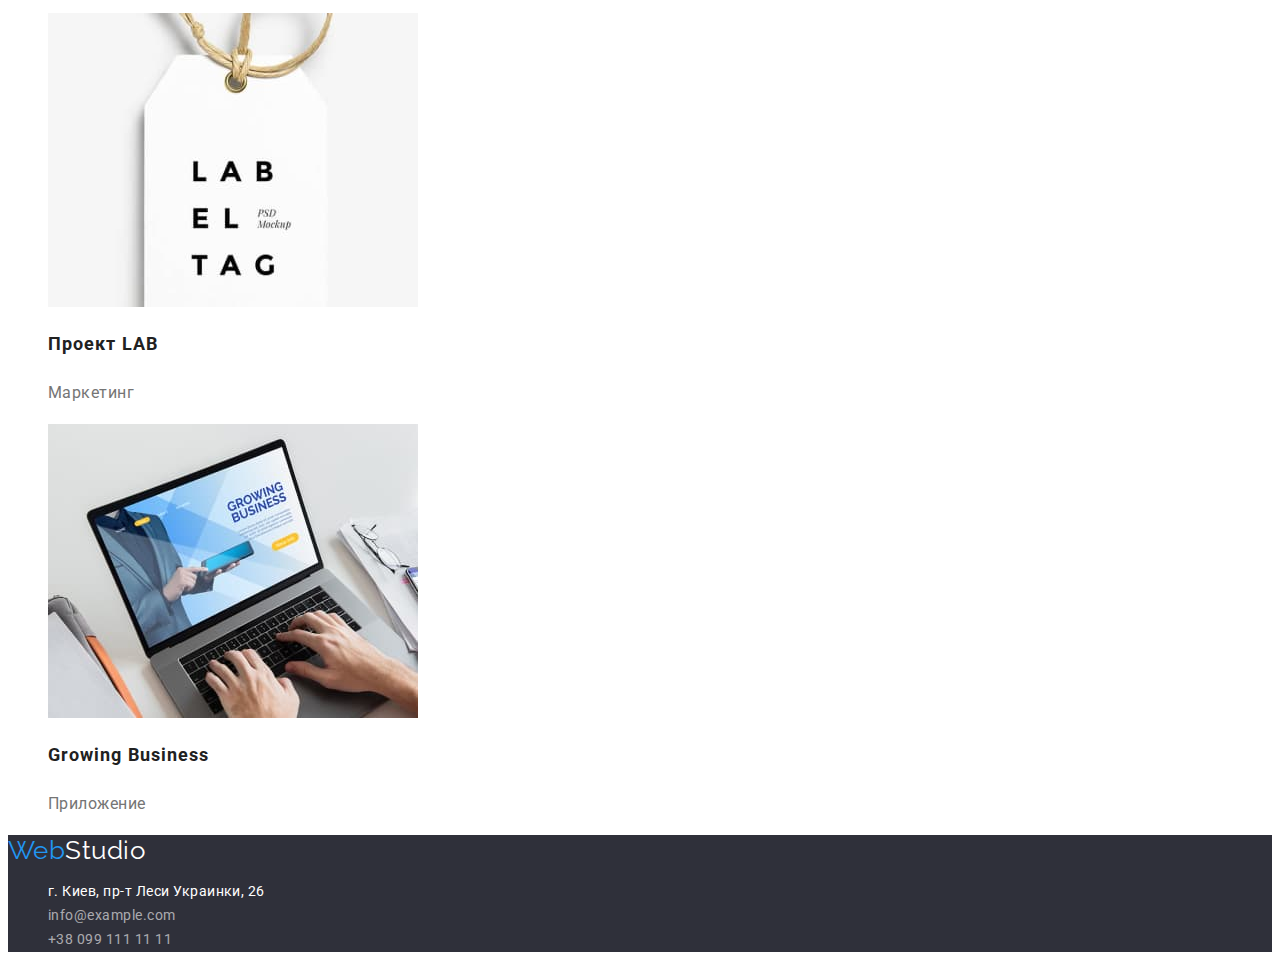
==== commit c17fdc77: "Next edit css" ====
--- a/portfolio.html
+++ b/portfolio.html
@@ -18,13 +18,13 @@
     <header>
         <a class="logo" href="./index.html" lang="en"><span class="logo-web">Web</span>Studio</a>
         <nav>
-            <ul>
-                <li><a href="./index.html" class="nav-link current">Студия</a></li>
-                <li><a href="./portfolio.html" class="nav-link">Портфолио</a></li>
-                <li><a href="#contacts" class="nav-link">Контакты</a></li>
+            <ul class="list">
+                <li><a class="nav-link" href="./index.html">Студия</a></li>
+                <li><a class="nav-link current" href="./portfolio.html">Портфолио</a></li>
+                <li><a class="nav-link" href="#contacts" >Контакты</a></li>
             </ul>
         </nav>
-        <ul>
+        <ul class="list">
             <li><a class="contact-link header" href="mailto:info@devstudio.com">info@devstudio.com</a></li>
             <li><a class="contact-link header" href="tel:+380961111111">+38 096 111 11 11</a></li>
         </ul>
@@ -34,7 +34,7 @@
         <!-- Работы и сортировка -->
         <section class="section">
             <h1 style="display: none">Портфолио работ</h1>
-            <ul class="filter-button-list">
+            <ul class="filter-button-list list">
                 <li><button class="filter-button" type="button">Все</button></li>
                 <li><button class="filter-button" type="button">Веб-сайты</button></li>
                 <li><button class="filter-button" type="button">Приложения</button></li>
@@ -42,7 +42,7 @@
                 <li><button class="filter-button" type="button">Маркетинг</button></li>
             </ul>
         
-            <ul class="project-list">
+            <ul class="project-list list">
                 <li>
                     <img src="./img/Portfolio/portfolio-img-1.jpg" alt="Пример веб-сайта на мониторе ноутбука" width="370" height="294">
                     <h2 class="title">Технокряк</h2>
@@ -94,7 +94,7 @@
     <footer id="contacts">
         <a class="logo footer-logo" href="./index.html" lang="en"><span class="logo-web">Web</span>Studio</a>
         <address>
-            <ul class="footer-list">
+            <ul class="footer-list list">
                 <li><a class="address-link" href="https://goo.gl/maps/L3QvmrdTpUSkbaW27" target="_blank"
                         rel="noopener noreferrer">г. Киев, пр-т Леси Украинки, 26</a></li>
                 <li><a class="contact-link footer" href="mailto:info@example.com">info@example.com</a></li>
--- a/css/styles.css
+++ b/css/styles.css
@@ -14,6 +14,7 @@
 
 
 :root{
+   --primary-font-family:"Roboto", sans-serif;
    --body-background-color: #FFFFFF; 
    --title-text-color: #212121;
    --primary-text-color:#757575;
@@ -26,12 +27,13 @@
 
 
 body{
-  font-family: 'Roboto', sans-serif;
-  letter-spacing: 0.03em;
+  font-family: var(--primary-font-family);
   color: var(--primary-text-color);
   background-color: var(--body-background-color);  
-}
-ul{
+  letter-spacing: 0.03em;
+}
+
+.list{
    list-style: none;
 }
 
@@ -189,7 +191,6 @@
 /* ПОРТФОЛИО */
 
 .filter-button{
-   font-family: inherit;
    font-weight: 500;
    font-size: 16px;
    line-height: 1.62;
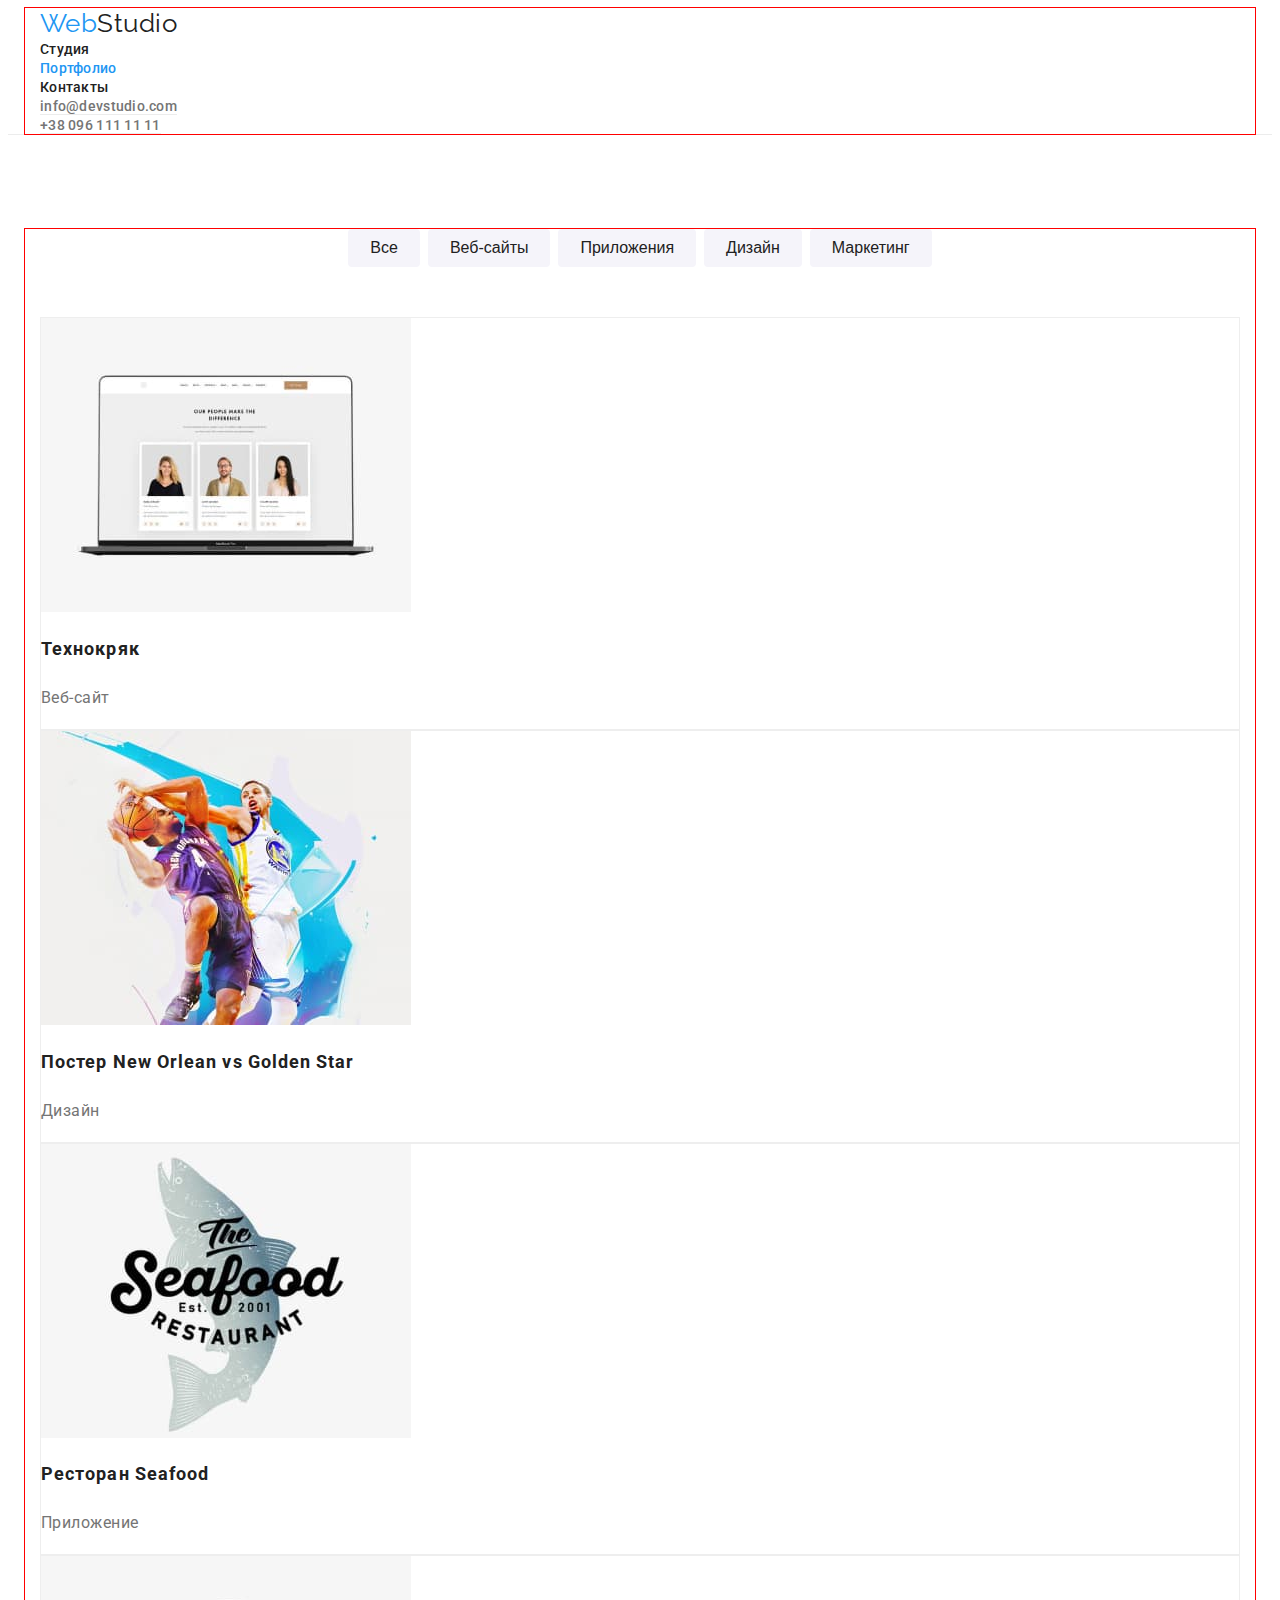
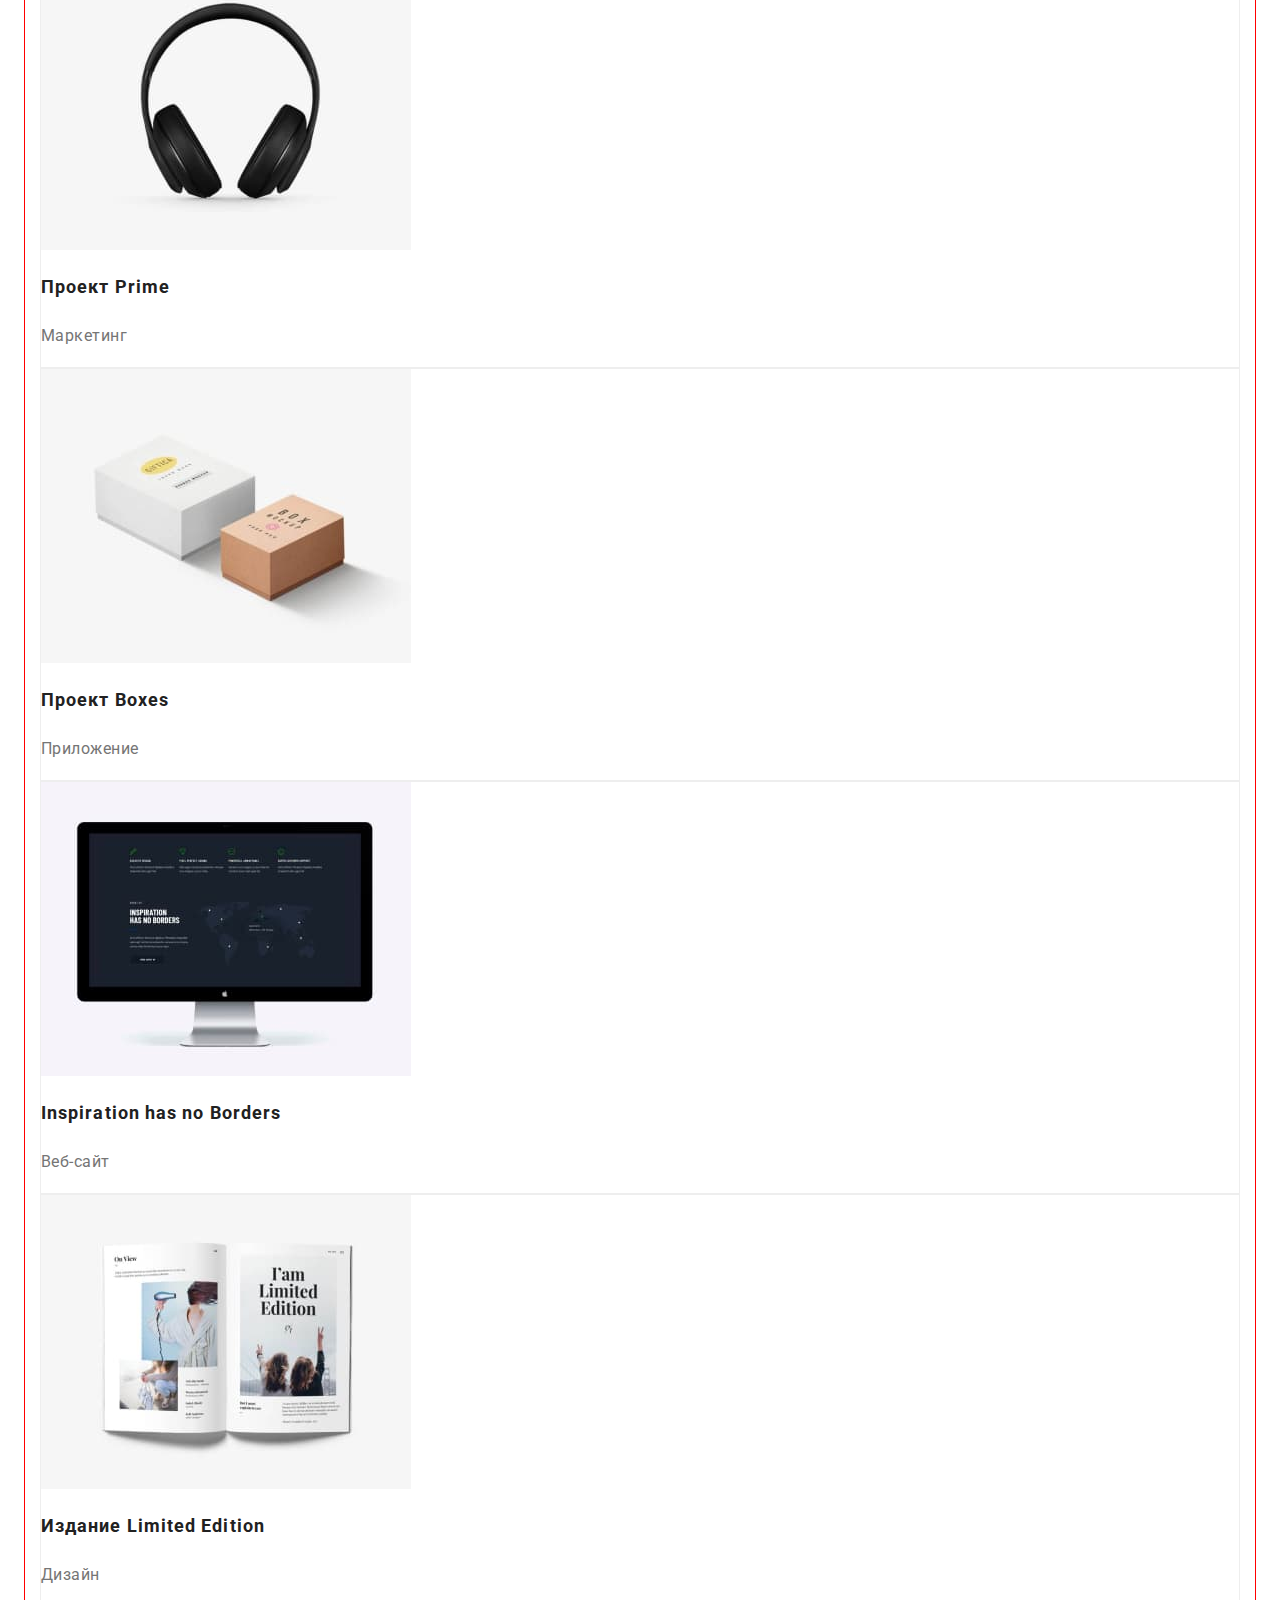
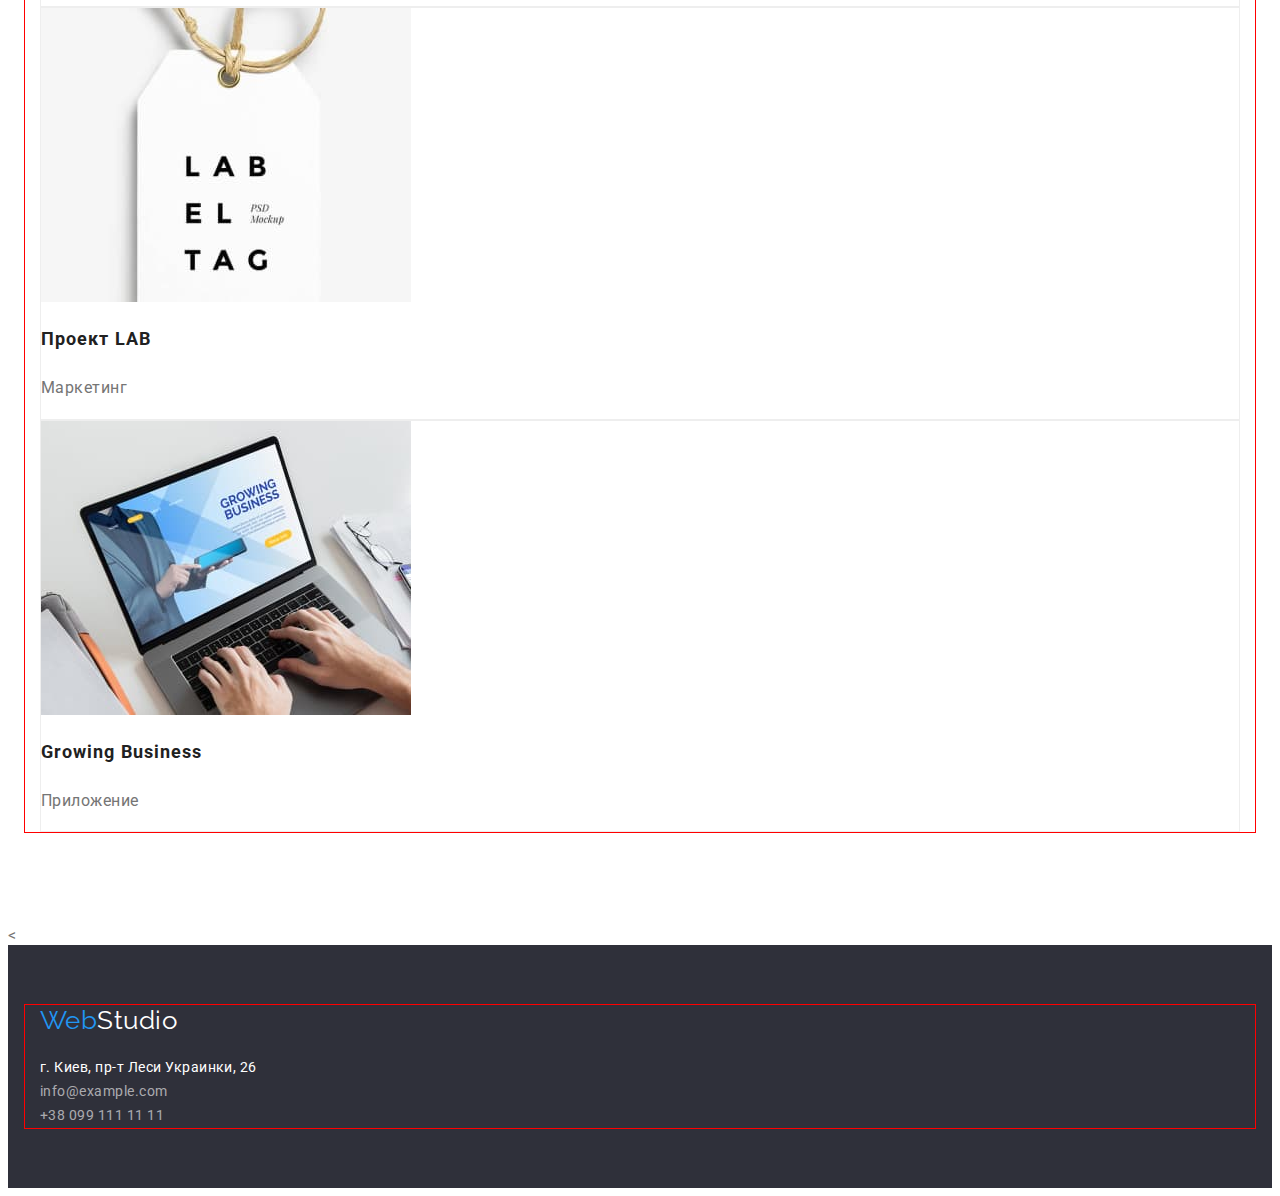
==== commit 9c16b13d: "Add div-container" ====
--- a/portfolio.html
+++ b/portfolio.html
@@ -15,83 +15,92 @@
     <link rel="stylesheet" href="./css/styles.css">
 </head>
 <body>
-    <header>
-        <a class="logo" href="./index.html" lang="en"><span class="logo-web">Web</span>Studio</a>
-        <nav>
+    <header class="header">
+        <div class="container">
+            <a class="logo" href="./index.html" lang="en"><span class="logo-web">Web</span>Studio</a>
+            <nav>
+                <ul class="list">
+                    <li><a href="./index.html" class="nav-link ">Студия</a></li>
+                    <li><a href="./portfolio.html" class="nav-link current">Портфолио</a></li>
+                    <li><a href="#contacts" class="nav-link">Контакты</a></li>
+                </ul>
+            </nav>
             <ul class="list">
-                <li><a class="nav-link" href="./index.html">Студия</a></li>
-                <li><a class="nav-link current" href="./portfolio.html">Портфолио</a></li>
-                <li><a class="nav-link" href="#contacts" >Контакты</a></li>
+                <li><a class="contact-link header" href="mailto:info@devstudio.com">info@devstudio.com</a></li>
+                <li><a class="contact-link header" href="tel:+380961111111">+38 096 111 11 11</a></li>
             </ul>
-        </nav>
-        <ul class="list">
-            <li><a class="contact-link header" href="mailto:info@devstudio.com">info@devstudio.com</a></li>
-            <li><a class="contact-link header" href="tel:+380961111111">+38 096 111 11 11</a></li>
-        </ul>
+        </div>
     </header>
 
     <main>
         <!-- Работы и сортировка -->
         <section class="section">
-            <h1 style="display: none">Портфолио работ</h1>
-            <ul class="filter-button-list list">
-                <li><button class="filter-button" type="button">Все</button></li>
-                <li><button class="filter-button" type="button">Веб-сайты</button></li>
-                <li><button class="filter-button" type="button">Приложения</button></li>
-                <li><button class="filter-button" type="button">Дизайн</button></li>
-                <li><button class="filter-button" type="button">Маркетинг</button></li>
-            </ul>
-        
-            <ul class="project-list list">
-                <li>
-                    <img src="./img/Portfolio/portfolio-img-1.jpg" alt="Пример веб-сайта на мониторе ноутбука" width="370" height="294">
-                    <h2 class="title">Технокряк</h2>
-                    <p class="project-item">Веб-сайт</p>
-                </li>
-                <li>
-                    <img src="./img/Portfolio/portfolio-img-2.jpg" alt="Постер с двумя баскетболистами" width="370" height="294">
-                    <h2 class="title">Постер New Orlean vs Golden Star</h2>
-                    <p class="project-item">Дизайн</p>
-                <li>
-                    <img src="./img/Portfolio/portfolio-img-3.jpg" alt="Логотип Ресторана Seafood" width="370" height="294">
-                    <h2 class="title">Ресторан Seafood</h2>
-                    <p class="project-item">Приложение</p>
-                </li>
-                <li>
-                    <img src="./img/Portfolio/portfolio-img-4.jpg" alt="Черные наушники" width="370" height="294">
-                    <h2 class="title">Проект Prime</h2>
-                    <p class="project-item">Маркетинг</p>
-                </li>
-                <li>
-                    <img src="./img/Portfolio/portfolio-img-5.jpg" alt="Две коробочки: белая и коричневая" width="370" height="294">
-                    <h2 class="title">Проект Boxes</h2>
-                    <p class="project-item">Приложение</p>
-                </li>
-                <li>
-                    <img src="./img/Portfolio/portfolio-img-6.jpg" alt="Пример веб-сайта на моноблоке Apple" width="370" height="294">
-                    <h2 class="title" lang="en">Inspiration has no Borders</h2>
-                    <p class="project-item">Веб-сайт</p>
-                </li>
-                <li>
-                    <img src="./img/Portfolio/portfolio-img-7.jpg" alt="Открытая книга с картинками" width="370" height="294">
-                    <h2 class="title">Издание Limited Edition</h2>
-                    <p class="project-item">Дизайн</p>
-                </li>
-                <li>
-                    <img src="./img/Portfolio/portfolio-img-8.jpg" alt="Бирка с надписями LAB EL TAG" width="370" height="294">
-                    <h2 class="title">Проект LAB</h2>
-                    <p class="project-item">Маркетинг</p>
-                </li>
-                <li>
-                    <img src="./img/Portfolio/portfolio-img-9.jpg" alt="Ноутбук с открытым приложением Growing Business" width="370" height="294">
-                    <h2 class="title" lang="en">Growing Business</h2>
-                    <p class="project-item">Приложение</p>
-                </li>
-            </ul>
+            <div class="container">
+                <h1 style="display: none">Портфолио работ</h1>
+                <ul class="filter-button-list list">
+                    <li class="filter-button-item"><button class="filter-button" type="button">Все</button></li>
+                    <li class="filter-button-item"><button class="filter-button" type="button">Веб-сайты</button></li>
+                    <li class="filter-button-item"><button class="filter-button" type="button">Приложения</button></li>
+                    <li class="filter-button-item"><button class="filter-button" type="button">Дизайн</button></li>
+                    <li class="filter-button-item"><button class="filter-button" type="button">Маркетинг</button></li>
+                </ul>
+            
+                <ul class="project-list list">
+                    <li class="project-list-item">
+                        <img src="./img/Portfolio/portfolio-img-1.jpg" alt="Пример веб-сайта на мониторе ноутбука" width="370"
+                            height="294">
+                        <h2 class="title">Технокряк</h2>
+                        <p class="project-item">Веб-сайт</p>
+                    </li>
+                    <li class="project-list-item">
+                        <img src="./img/Portfolio/portfolio-img-2.jpg" alt="Постер с двумя баскетболистами" width="370" height="294">
+                        <h2 class="title">Постер New Orlean vs Golden Star</h2>
+                        <p class="project-item">Дизайн</p>
+                    <li class="project-list-item">
+                        <img src="./img/Portfolio/portfolio-img-3.jpg" alt="Логотип Ресторана Seafood" width="370" height="294">
+                        <h2 class="title">Ресторан Seafood</h2>
+                        <p class="project-item">Приложение</p>
+                    </li>
+                    <li class="project-list-item">
+                        <img src="./img/Portfolio/portfolio-img-4.jpg" alt="Черные наушники" width="370" height="294">
+                        <h2 class="title">Проект Prime</h2>
+                        <p class="project-item">Маркетинг</p>
+                    </li>
+                    <li class="project-list-item">
+                        <img src="./img/Portfolio/portfolio-img-5.jpg" alt="Две коробочки: белая и коричневая" width="370" height="294">
+                        <h2 class="title">Проект Boxes</h2>
+                        <p class="project-item">Приложение</p>
+                    </li>
+                    <li class="project-list-item">
+                        <img src="./img/Portfolio/portfolio-img-6.jpg" alt="Пример веб-сайта на моноблоке Apple" width="370"
+                            height="294">
+                        <h2 class="title" lang="en">Inspiration has no Borders</h2>
+                        <p class="project-item">Веб-сайт</p>
+                    </li>
+                    <li class="project-list-item">
+                        <img src="./img/Portfolio/portfolio-img-7.jpg" alt="Открытая книга с картинками" width="370" height="294">
+                        <h2 class="title">Издание Limited Edition</h2>
+                        <p class="project-item">Дизайн</p>
+                    </li>
+                    <li class="project-list-item">
+                        <img src="./img/Portfolio/portfolio-img-8.jpg" alt="Бирка с надписями LAB EL TAG" width="370" height="294">
+                        <h2 class="title">Проект LAB</h2>
+                        <p class="project-item">Маркетинг</p>
+                    </li>
+                    <li class="project-list-item">
+                        <img src="./img/Portfolio/portfolio-img-9.jpg" alt="Ноутбук с открытым приложением Growing Business" width="370"
+                            height="294">
+                        <h2 class="title" lang="en">Growing Business</h2>
+                        <p class="project-item">Приложение</p>
+                    </li>
+                </ul>
+            </div>
+          
         </section>
 
     </main>
-    <footer id="contacts">
+    <<footer id="contacts">
+    <div class="container">
         <a class="logo footer-logo" href="./index.html" lang="en"><span class="logo-web">Web</span>Studio</a>
         <address>
             <ul class="footer-list list">
@@ -101,7 +110,9 @@
                 <li><a class="contact-link footer" href="tel:+380991111111">+38 099 111 11 11</a></li>
             </ul>
         </address>
-    </footer>
+    </div>
+    
+</footer>
     
 </body>
 </html>--- a/css/styles.css
+++ b/css/styles.css
@@ -33,12 +33,41 @@
   letter-spacing: 0.03em;
 }
 
+/* h1, h2, h3, h4, h5, h6, p{
+   margin: 0;
+} */
+
+.container{
+   margin-right: auto;
+   margin-left: auto;
+   width: 1200px;
+   padding-left: 15px;
+   padding-right: 15px;
+
+
+   outline: 1px solid red;
+}
+
 .list{
    list-style: none;
+   margin: 0;
+   padding: 0;
 }
 
 a{
    text-decoration: none;
+}
+
+.hero{
+
+
+   outline: 1px solid green;
+}
+
+/* HEADER */
+
+.header{
+   border-bottom: 1px solid #ECECEC;
 }
 
 .logo{
@@ -82,25 +111,34 @@
 /* герой */
 
 .hero{
+   text-align: center;
    background-color: var(--footer-bg-color);
 }
 
 .hero-title{
+   margin: 0;
+   margin-bottom: 30px;
    font-weight: 900;
    font-size: 44px;
    line-height: 1.36;
-   text-align: center;
    letter-spacing: 0.06em;
    text-transform: uppercase;
    color: var(--white-text-color);
-}
+
+}
+
 .button.primary{
+   padding: 10px 32px;
+   min-width: 200px;
    font-weight: 700;
    font-size: 16px;
    line-height: 1.87;
    letter-spacing: 0.06em;
+   text-align: center;
    color: var(--white-text-color);
    background-color: var(--accent-color);
+   box-shadow: 0px 4px 4px rgba(0, 0, 0, 0.15);
+border-radius: 4px;
    cursor: pointer;
    border: none;
 }
@@ -110,7 +148,16 @@
    }
 
 /* Особенности */
+
+.section{
+   padding-top: 94px;
+   padding-bottom: 94px;
+
+}
+
 .features-list .title{
+   margin-top: 0;
+   margin-bottom: 10px;
    font-size: 14px;
    line-height: 1.14;
    text-transform: uppercase;
@@ -118,13 +165,27 @@
 }
 
 .features-item{
+   margin-top: 0;
+   margin-bottom: 0;
    font-size: 14px;
    line-height: 1.71;
 }
 
 /* Чем мы занимаемся */
 
+.section-service{
+   padding-bottom: 94px;
+
+}
+
+.service-list{
+   display: flex;
+   justify-content: space-between;
+}
+
 .section-title{
+   margin-top: 0;
+   margin-bottom: 50px;
    font-size: 36px;
    line-height: 1.17;
    text-align: center;
@@ -137,7 +198,19 @@
 background-color: var(--secondary-bg-color);
 }
 
+.team-list{
+   display: flex;
+   justify-content: space-between;
+
+}
+
+.team-img{
+   margin-bottom: 30px;
+}
+
 .team-list .title{
+   margin-top: 0;
+   margin-bottom: 10px;
    font-weight: 500;
    font-size: 16px;
    line-height: 1.19;
@@ -147,9 +220,18 @@
 
 .team-item{
    background-color: var(--body-background-color);
-}
+   box-shadow: 0px 1px 3px rgba(0, 0, 0, 0.12), 0px 1px 1px rgba(0, 0, 0, 0.14), 0px 2px 1px rgba(0, 0, 0, 0.2);
+   border-radius: 0px 0px 4px 4px;
+
+}
+
+/* .team-item:not(:last-child){
+   margin-right: 30px;
+} */
 
 .team-item-profile{
+   margin-top: 0;
+   margin-bottom: 30px;
    font-size: 16px;
    line-height: 1.19;
    text-align: center;
@@ -159,10 +241,13 @@
 /* Футер */
 #contacts{
    background-color: var(--footer-bg-color);
+   padding: 60px 0;
    }
 
    .footer-logo{
+      display: inline-block;
       color: var(--white-text-color);
+      margin-bottom: 20px;
    }
 
    .footer-list{
@@ -190,7 +275,18 @@
 
 /* ПОРТФОЛИО */
 
+.filter-button-list{
+   display: flex;
+   justify-content: center;
+   margin-bottom: 50px;
+}
+
+.filter-button-item:not(:last-child){
+   margin-right: 8px;
+}
+ 
 .filter-button{
+   padding: 6px 22px;
    font-weight: 500;
    font-size: 16px;
    line-height: 1.62;
@@ -198,6 +294,7 @@
    background-color: var(--secondary-bg-color);
    border: none;
    cursor: pointer;
+   border-radius: 4px;
 }
 
 .filter-button:hover,
@@ -206,6 +303,10 @@
    background-color: var(--accent-color);
 }
 
+.project-list-item{
+   border: 1px solid #EEEEEE;
+}
+
 .project-list .title{
    font-size: 18px;
    line-height: 2;
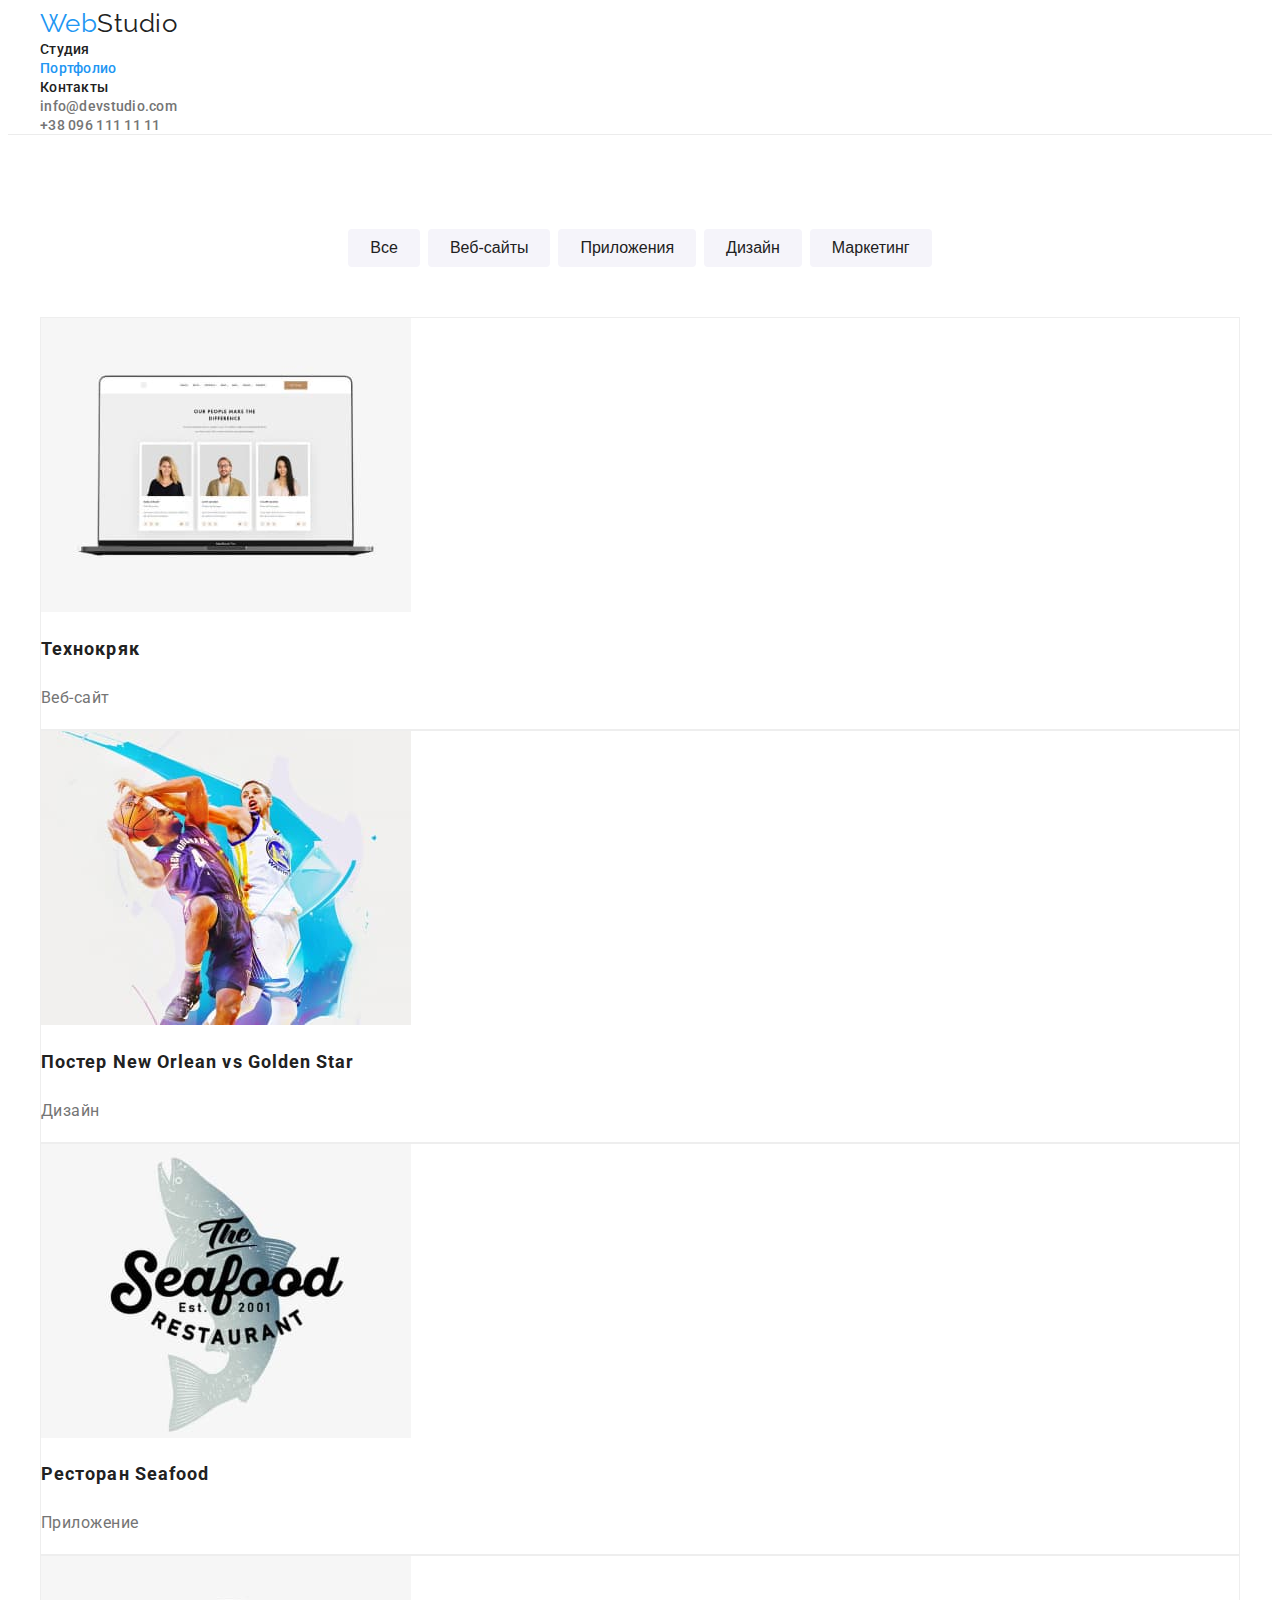
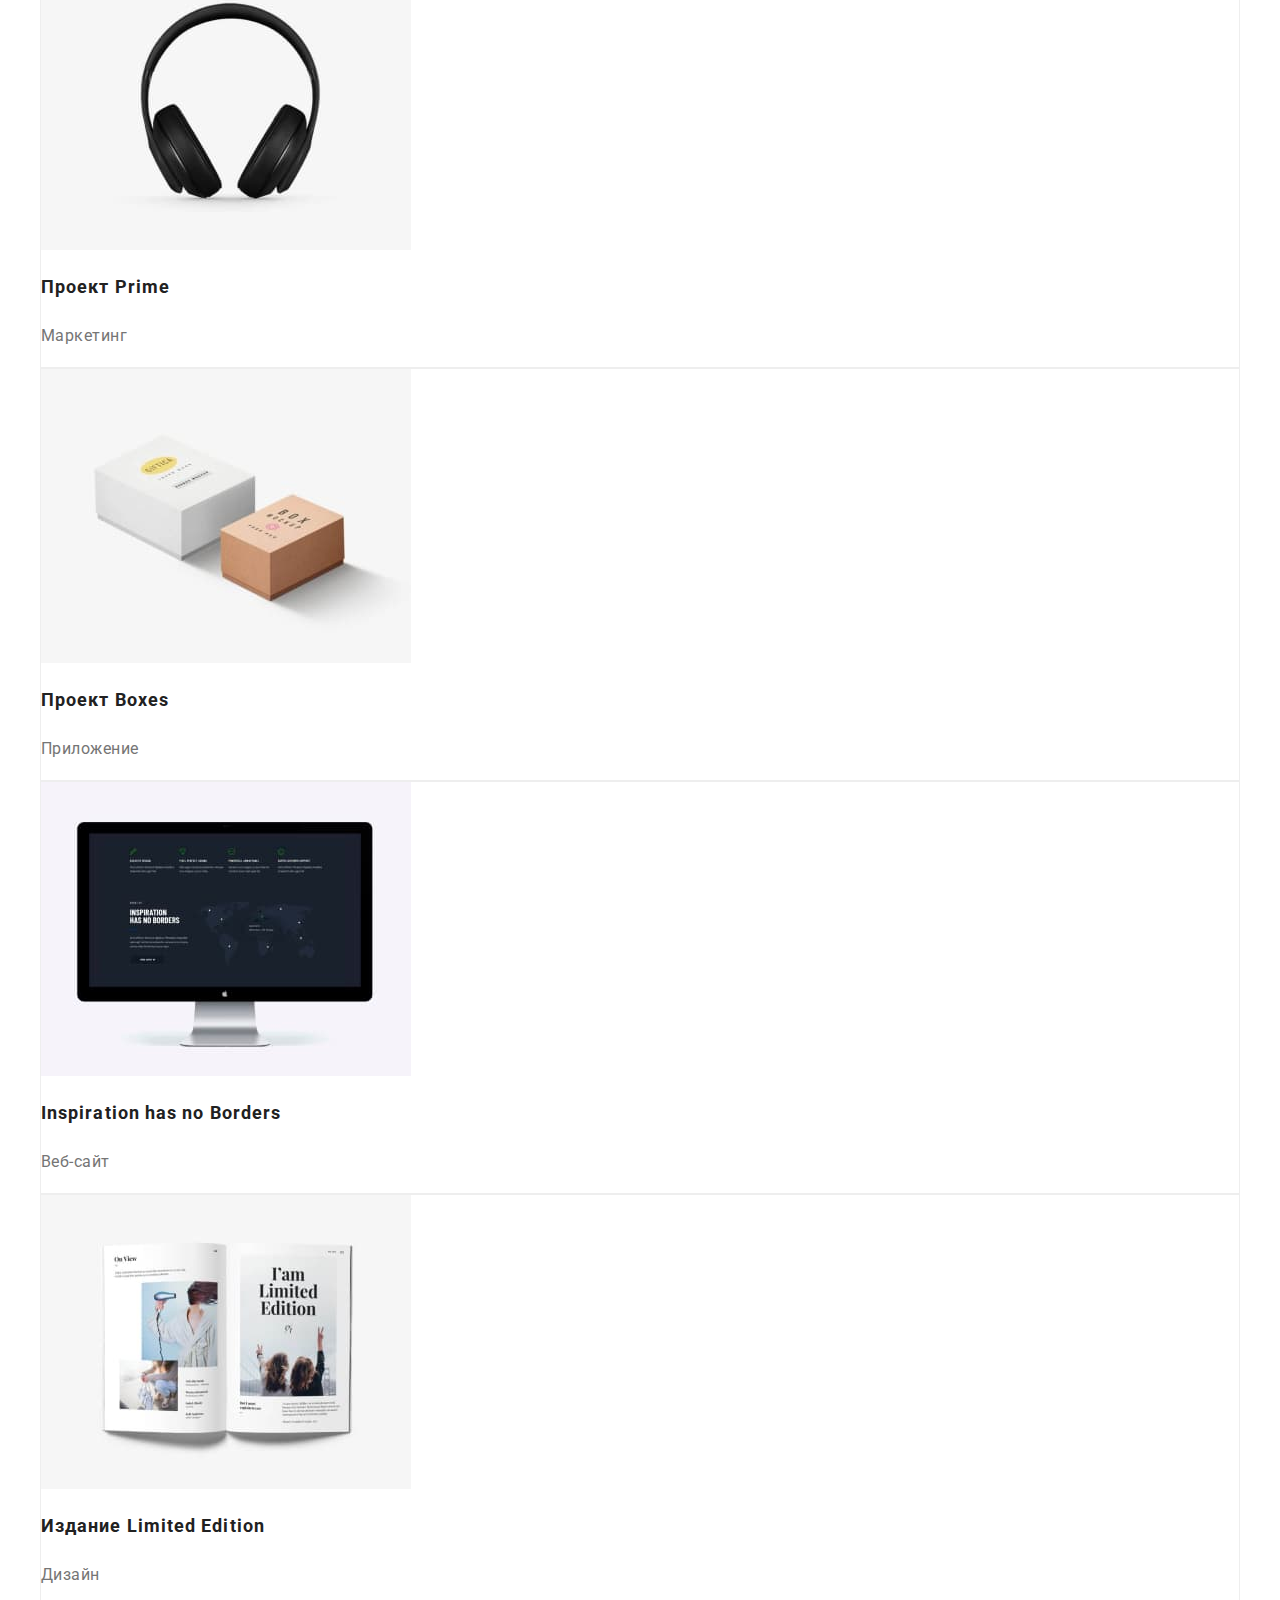
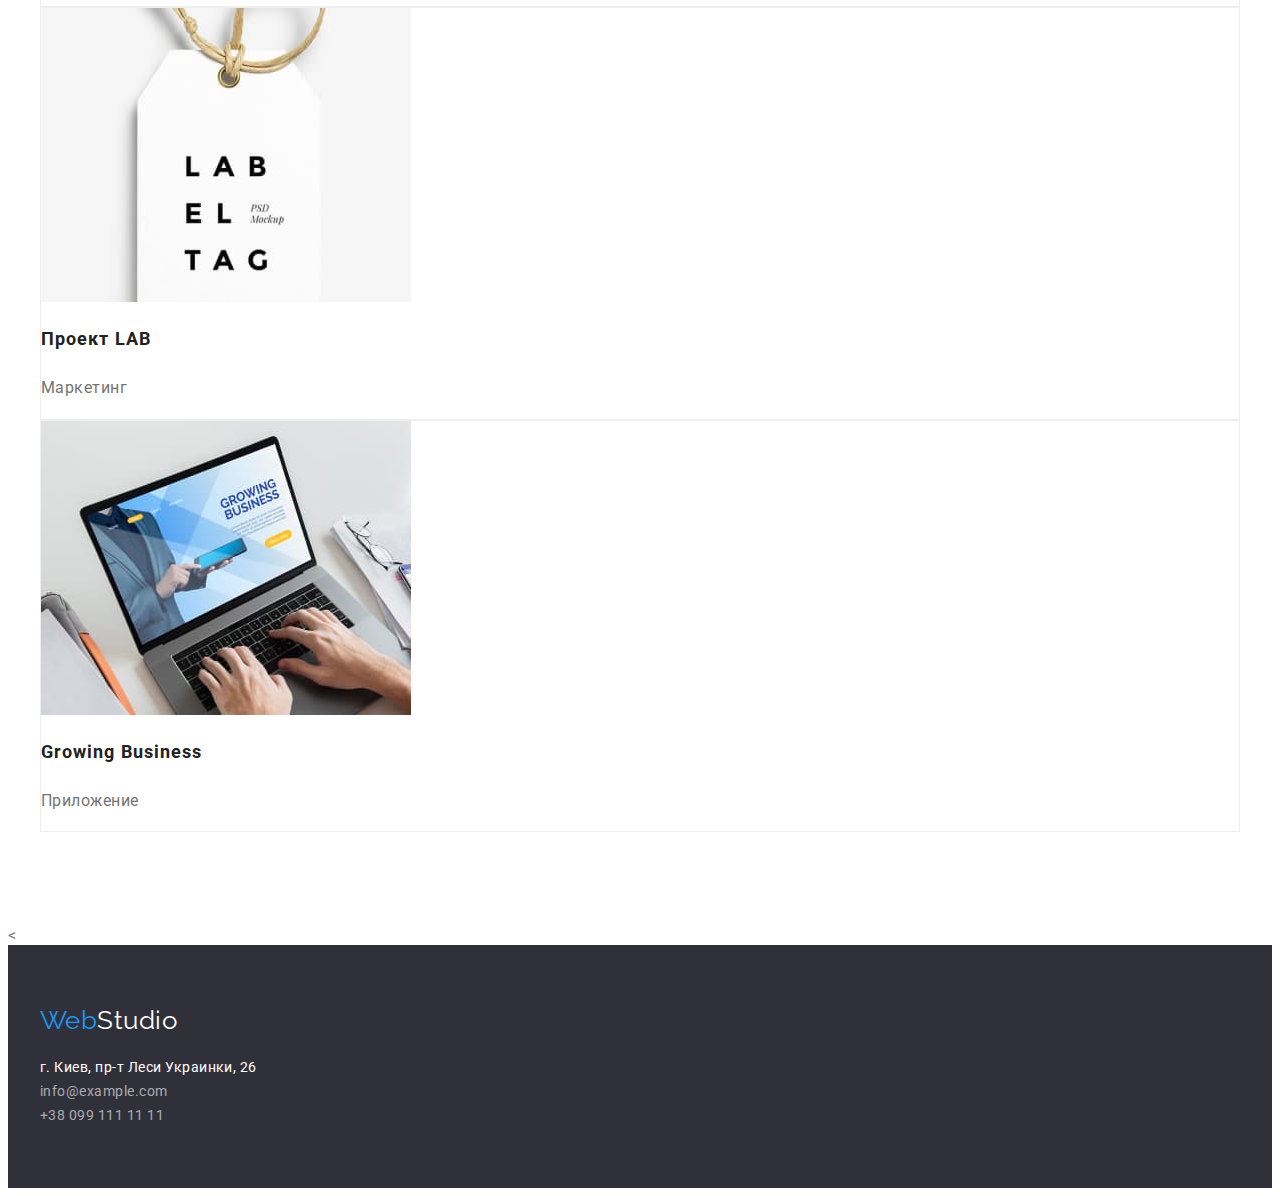
==== commit 02aeb3f1: "Adjusted header" ====
--- a/portfolio.html
+++ b/portfolio.html
@@ -15,7 +15,7 @@
     <link rel="stylesheet" href="./css/styles.css">
 </head>
 <body>
-    <header class="header">
+    <header class="page-header">
         <div class="container">
             <a class="logo" href="./index.html" lang="en"><span class="logo-web">Web</span>Studio</a>
             <nav>
--- a/css/styles.css
+++ b/css/styles.css
@@ -45,7 +45,7 @@
    padding-right: 15px;
 
 
-   outline: 1px solid red;
+   /* outline: 1px solid red; */
 }
 
 .list{
@@ -61,12 +61,12 @@
 .hero{
 
 
-   outline: 1px solid green;
+   /* outline: 1px solid green; */
 }
 
 /* HEADER */
 
-.header{
+.page-header{
    border-bottom: 1px solid #ECECEC;
 }
 
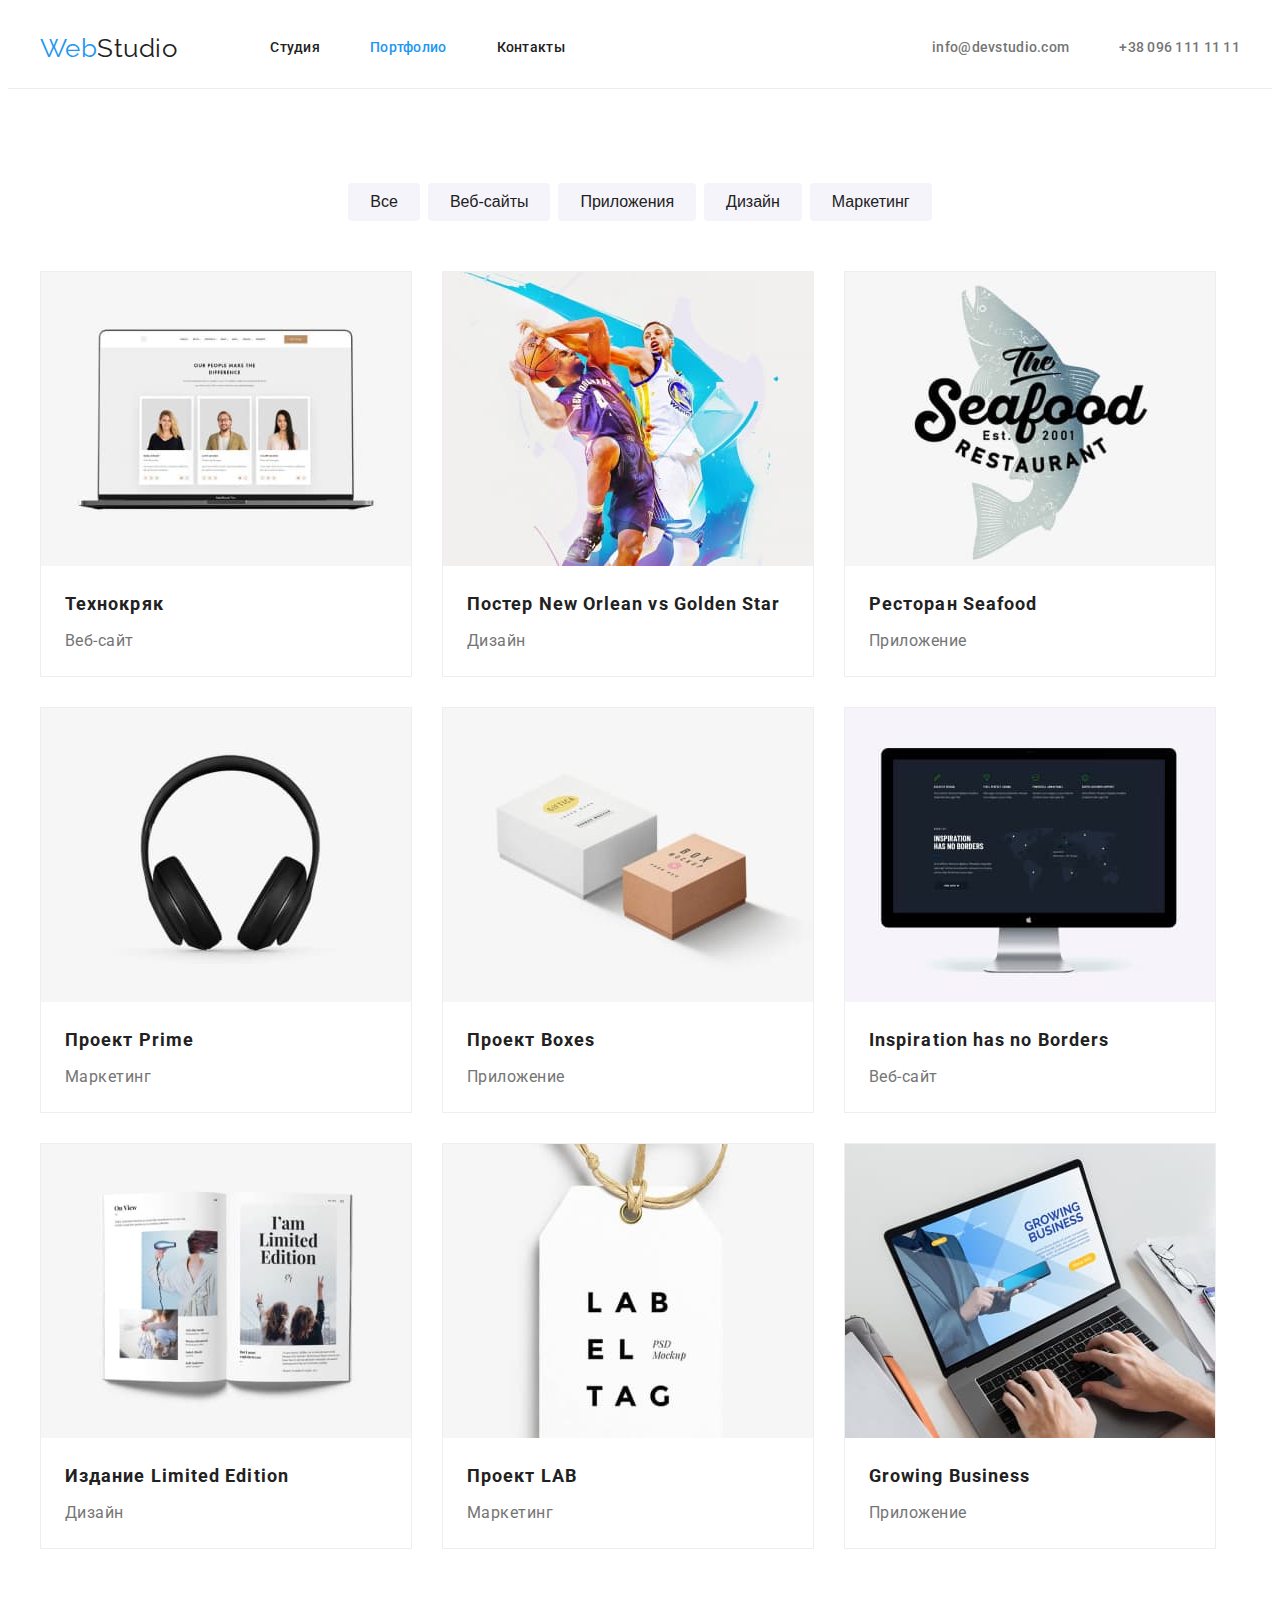
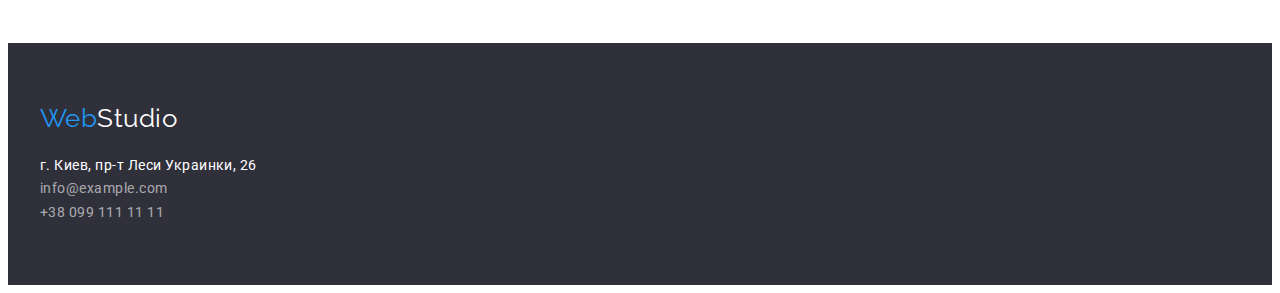
==== commit 9206d347: "Add css flex" ====
--- a/portfolio.html
+++ b/portfolio.html
@@ -16,18 +16,20 @@
 </head>
 <body>
     <header class="page-header">
-        <div class="container">
+        <div class="header-container container">
             <a class="logo" href="./index.html" lang="en"><span class="logo-web">Web</span>Studio</a>
             <nav>
-                <ul class="list">
-                    <li><a href="./index.html" class="nav-link ">Студия</a></li>
-                    <li><a href="./portfolio.html" class="nav-link current">Портфолио</a></li>
-                    <li><a href="#contacts" class="nav-link">Контакты</a></li>
+                <ul class="nav-list list">
+                    <li class="nav-list-item"><a href="./index.html" class="nav-link">Студия</a></li>
+                    <li class="nav-list-item"><a href="./portfolio.html" class="nav-link current">Портфолио</a></li>
+                    <li class="nav-list-item"><a href="#contacts" class="nav-link">Контакты</a></li>
                 </ul>
             </nav>
-            <ul class="list">
-                <li><a class="contact-link header" href="mailto:info@devstudio.com">info@devstudio.com</a></li>
-                <li><a class="contact-link header" href="tel:+380961111111">+38 096 111 11 11</a></li>
+            <ul class="contact-list list">
+                <li class="contact-list-item"><a class="contact-link header"
+                        href="mailto:info@devstudio.com">info@devstudio.com</a></li>
+                <li class="contact-list-item"><a class="contact-link header" href="tel:+380961111111">+38 096 111 11 11</a>
+                </li>
             </ul>
         </div>
     </header>
@@ -49,49 +51,77 @@
                     <li class="project-list-item">
                         <img src="./img/Portfolio/portfolio-img-1.jpg" alt="Пример веб-сайта на мониторе ноутбука" width="370"
                             height="294">
-                        <h2 class="title">Технокряк</h2>
-                        <p class="project-item">Веб-сайт</p>
+                        <div class="project-text">
+                            <h2 class="title">Технокряк</h2>
+                            <p class="project-item">Веб-сайт</p>
+                        </div>
                     </li>
+
                     <li class="project-list-item">
                         <img src="./img/Portfolio/portfolio-img-2.jpg" alt="Постер с двумя баскетболистами" width="370" height="294">
-                        <h2 class="title">Постер New Orlean vs Golden Star</h2>
-                        <p class="project-item">Дизайн</p>
+                        <div class="project-text">
+                            <h2 class="title">Постер New Orlean vs Golden Star</h2>
+                            <p class="project-item">Дизайн</p>
+                        </div>
+                    </li>
+                        
                     <li class="project-list-item">
                         <img src="./img/Portfolio/portfolio-img-3.jpg" alt="Логотип Ресторана Seafood" width="370" height="294">
-                        <h2 class="title">Ресторан Seafood</h2>
-                        <p class="project-item">Приложение</p>
+                        <div class="project-text">
+                            <h2 class="title">Ресторан Seafood</h2>
+                            <p class="project-item">Приложение</p>
+                        </div>
                     </li>
+
                     <li class="project-list-item">
                         <img src="./img/Portfolio/portfolio-img-4.jpg" alt="Черные наушники" width="370" height="294">
-                        <h2 class="title">Проект Prime</h2>
-                        <p class="project-item">Маркетинг</p>
+                        
+                        <div class="project-text">
+                            <h2 class="title">Проект Prime</h2>
+                            <p class="project-item">Маркетинг</p>
+                        </div>
                     </li>
                     <li class="project-list-item">
                         <img src="./img/Portfolio/portfolio-img-5.jpg" alt="Две коробочки: белая и коричневая" width="370" height="294">
-                        <h2 class="title">Проект Boxes</h2>
-                        <p class="project-item">Приложение</p>
+                        
+                        <div class="project-text">
+                            <h2 class="title">Проект Boxes</h2>
+                            <p class="project-item">Приложение</p>
+                        </div>
                     </li>
                     <li class="project-list-item">
                         <img src="./img/Portfolio/portfolio-img-6.jpg" alt="Пример веб-сайта на моноблоке Apple" width="370"
                             height="294">
-                        <h2 class="title" lang="en">Inspiration has no Borders</h2>
-                        <p class="project-item">Веб-сайт</p>
+                        
+                        <div class="project-text">
+                            <h2 class="title" lang="en">Inspiration has no Borders</h2>
+                            <p class="project-item">Веб-сайт</p>
+                        </div>
                     </li>
                     <li class="project-list-item">
                         <img src="./img/Portfolio/portfolio-img-7.jpg" alt="Открытая книга с картинками" width="370" height="294">
-                        <h2 class="title">Издание Limited Edition</h2>
-                        <p class="project-item">Дизайн</p>
+                        
+                        <div class="project-text">
+                            <h2 class="title">Издание Limited Edition</h2>
+                            <p class="project-item">Дизайн</p>
+                        </div>
                     </li>
                     <li class="project-list-item">
                         <img src="./img/Portfolio/portfolio-img-8.jpg" alt="Бирка с надписями LAB EL TAG" width="370" height="294">
-                        <h2 class="title">Проект LAB</h2>
-                        <p class="project-item">Маркетинг</p>
+                        
+                        <div class="project-text">
+                            <h2 class="title">Проект LAB</h2>
+                            <p class="project-item">Маркетинг</p>
+                        </div>
                     </li>
                     <li class="project-list-item">
                         <img src="./img/Portfolio/portfolio-img-9.jpg" alt="Ноутбук с открытым приложением Growing Business" width="370"
                             height="294">
-                        <h2 class="title" lang="en">Growing Business</h2>
-                        <p class="project-item">Приложение</p>
+                        
+                        <div class="project-text">
+                            <h2 class="title" lang="en">Growing Business</h2>
+                            <p class="project-item">Приложение</p>
+                        </div>
                     </li>
                 </ul>
             </div>
@@ -99,7 +129,7 @@
         </section>
 
     </main>
-    <<footer id="contacts">
+    <footer id="contacts">
     <div class="container">
         <a class="logo footer-logo" href="./index.html" lang="en"><span class="logo-web">Web</span>Studio</a>
         <address>
--- a/css/styles.css
+++ b/css/styles.css
@@ -50,24 +50,25 @@
 
 .list{
    list-style: none;
+
    margin: 0;
    padding: 0;
+   
 }
 
 a{
    text-decoration: none;
 }
 
-.hero{
-
-
-   /* outline: 1px solid green; */
-}
-
 /* HEADER */
 
 .page-header{
    border-bottom: 1px solid #ECECEC;
+}
+
+.header-container{
+   display: flex;
+   align-items: center;
 }
 
 .logo{
@@ -81,12 +82,25 @@
 color: var(--accent-color);
 }
 
+.nav-list{
+   display: flex;
+   margin-left: 93px;
+}
+
 .nav-link{
-    font-weight: 500;
-    font-size: 14px;
-    line-height: 1.14;
-    letter-spacing: 0.02em;
-    color: var(--title-text-color);
+   display: block;
+   padding-top: 32px;
+   padding-bottom: 32px;
+
+   font-weight: 500;
+   font-size: 14px;
+   line-height: 1.14;
+   letter-spacing: 0.02em;
+   color: var(--title-text-color);
+}
+
+.nav-list-item:not(:last-child){
+   margin-right: 50px;
 }
 
 .nav-link:hover, 
@@ -100,7 +114,20 @@
 
 /* Телефон и почта */
 
+.contact-list{
+   display: flex;
+   margin-left: auto;
+}
+
+.contact-list-item:not(:last-child){
+   margin-right: 50px;
+}
+
 .contact-link.header{
+   display: block;
+   padding-top: 32px;
+   padding-bottom: 32px;
+
    font-weight: 500;
    font-size: 14px;
    line-height: 1.14;
@@ -112,12 +139,14 @@
 
 .hero{
    text-align: center;
+
    background-color: var(--footer-bg-color);
 }
 
 .hero-title{
    margin: 0;
    margin-bottom: 30px;
+
    font-weight: 900;
    font-size: 44px;
    line-height: 1.36;
@@ -130,15 +159,17 @@
 .button.primary{
    padding: 10px 32px;
    min-width: 200px;
+   text-align: center;
+
    font-weight: 700;
    font-size: 16px;
    line-height: 1.87;
    letter-spacing: 0.06em;
-   text-align: center;
+
    color: var(--white-text-color);
    background-color: var(--accent-color);
    box-shadow: 0px 4px 4px rgba(0, 0, 0, 0.15);
-border-radius: 4px;
+   border-radius: 4px;
    cursor: pointer;
    border: none;
 }
@@ -155,9 +186,18 @@
 
 }
 
+.features-list{
+   display: flex;
+}
+
+.features-list li:not(:last-child){
+   margin-right: 30px;
+}
+
 .features-list .title{
    margin-top: 0;
    margin-bottom: 10px;
+
    font-size: 14px;
    line-height: 1.14;
    text-transform: uppercase;
@@ -167,6 +207,7 @@
 .features-item{
    margin-top: 0;
    margin-bottom: 0;
+
    font-size: 14px;
    line-height: 1.71;
 }
@@ -186,6 +227,7 @@
 .section-title{
    margin-top: 0;
    margin-bottom: 50px;
+
    font-size: 36px;
    line-height: 1.17;
    text-align: center;
@@ -195,13 +237,12 @@
 /* Наша команда */
 
 .team{
-background-color: var(--secondary-bg-color);
+   background-color: var(--secondary-bg-color);
 }
 
 .team-list{
    display: flex;
    justify-content: space-between;
-
 }
 
 .team-img{
@@ -211,10 +252,11 @@
 .team-list .title{
    margin-top: 0;
    margin-bottom: 10px;
+   text-align: center;
+
    font-weight: 500;
    font-size: 16px;
    line-height: 1.19;
-   text-align: center;
    color: var(--title-text-color);
 }
 
@@ -222,7 +264,6 @@
    background-color: var(--body-background-color);
    box-shadow: 0px 1px 3px rgba(0, 0, 0, 0.12), 0px 1px 1px rgba(0, 0, 0, 0.14), 0px 2px 1px rgba(0, 0, 0, 0.2);
    border-radius: 0px 0px 4px 4px;
-
 }
 
 /* .team-item:not(:last-child){
@@ -232,6 +273,7 @@
 .team-item-profile{
    margin-top: 0;
    margin-bottom: 30px;
+
    font-size: 16px;
    line-height: 1.19;
    text-align: center;
@@ -239,30 +281,32 @@
 
 
 /* Футер */
+
 #contacts{
    background-color: var(--footer-bg-color);
    padding: 60px 0;
-   }
-
-   .footer-logo{
-      display: inline-block;
-      color: var(--white-text-color);
-      margin-bottom: 20px;
-   }
-
-   .footer-list{
-      font-style: normal;
-      font-weight: 400;
-      font-size: 14px;
-      line-height: 1.71;
-   }
-
-   .address-link{
-      color: var(--white-text-color);
-   }
-
-   .contact-link.footer{
-       color: var(--footer-contact-text-color);
+}
+
+.footer-logo{
+   display: inline-block;
+   margin-bottom: 20px;
+
+   color: var(--white-text-color);
+}
+
+.footer-list{
+   font-style: normal;
+   font-weight: 400;
+   font-size: 14px;
+   line-height: 1.71;
+}
+
+.address-link{
+   color: var(--white-text-color);
+}
+
+.contact-link.footer{
+   color: var(--footer-contact-text-color);
 }
 
 .contact-link:hover,
@@ -287,6 +331,7 @@
  
 .filter-button{
    padding: 6px 22px;
+
    font-weight: 500;
    font-size: 16px;
    line-height: 1.62;
@@ -303,11 +348,31 @@
    background-color: var(--accent-color);
 }
 
+.project-list{
+   display: flex;
+   flex-wrap: wrap;
+   margin: -15px;
+}
+
 .project-list-item{
+   width: 370px;
+   margin: 15px;
+   
    border: 1px solid #EEEEEE;
 }
 
+.project-list-item img{
+   display: block;
+}
+
+.project-text{
+   padding: 20px 24px;
+}
+
 .project-list .title{
+   margin-top: 0;
+   margin-bottom: 4px;
+
    font-size: 18px;
    line-height: 2;
    letter-spacing: 0.06em;
@@ -315,6 +380,8 @@
 }
 
 .project-item{
+   margin: 0;
+
    font-weight: 400;
    font-size: 16px;
    line-height: 1.87;
